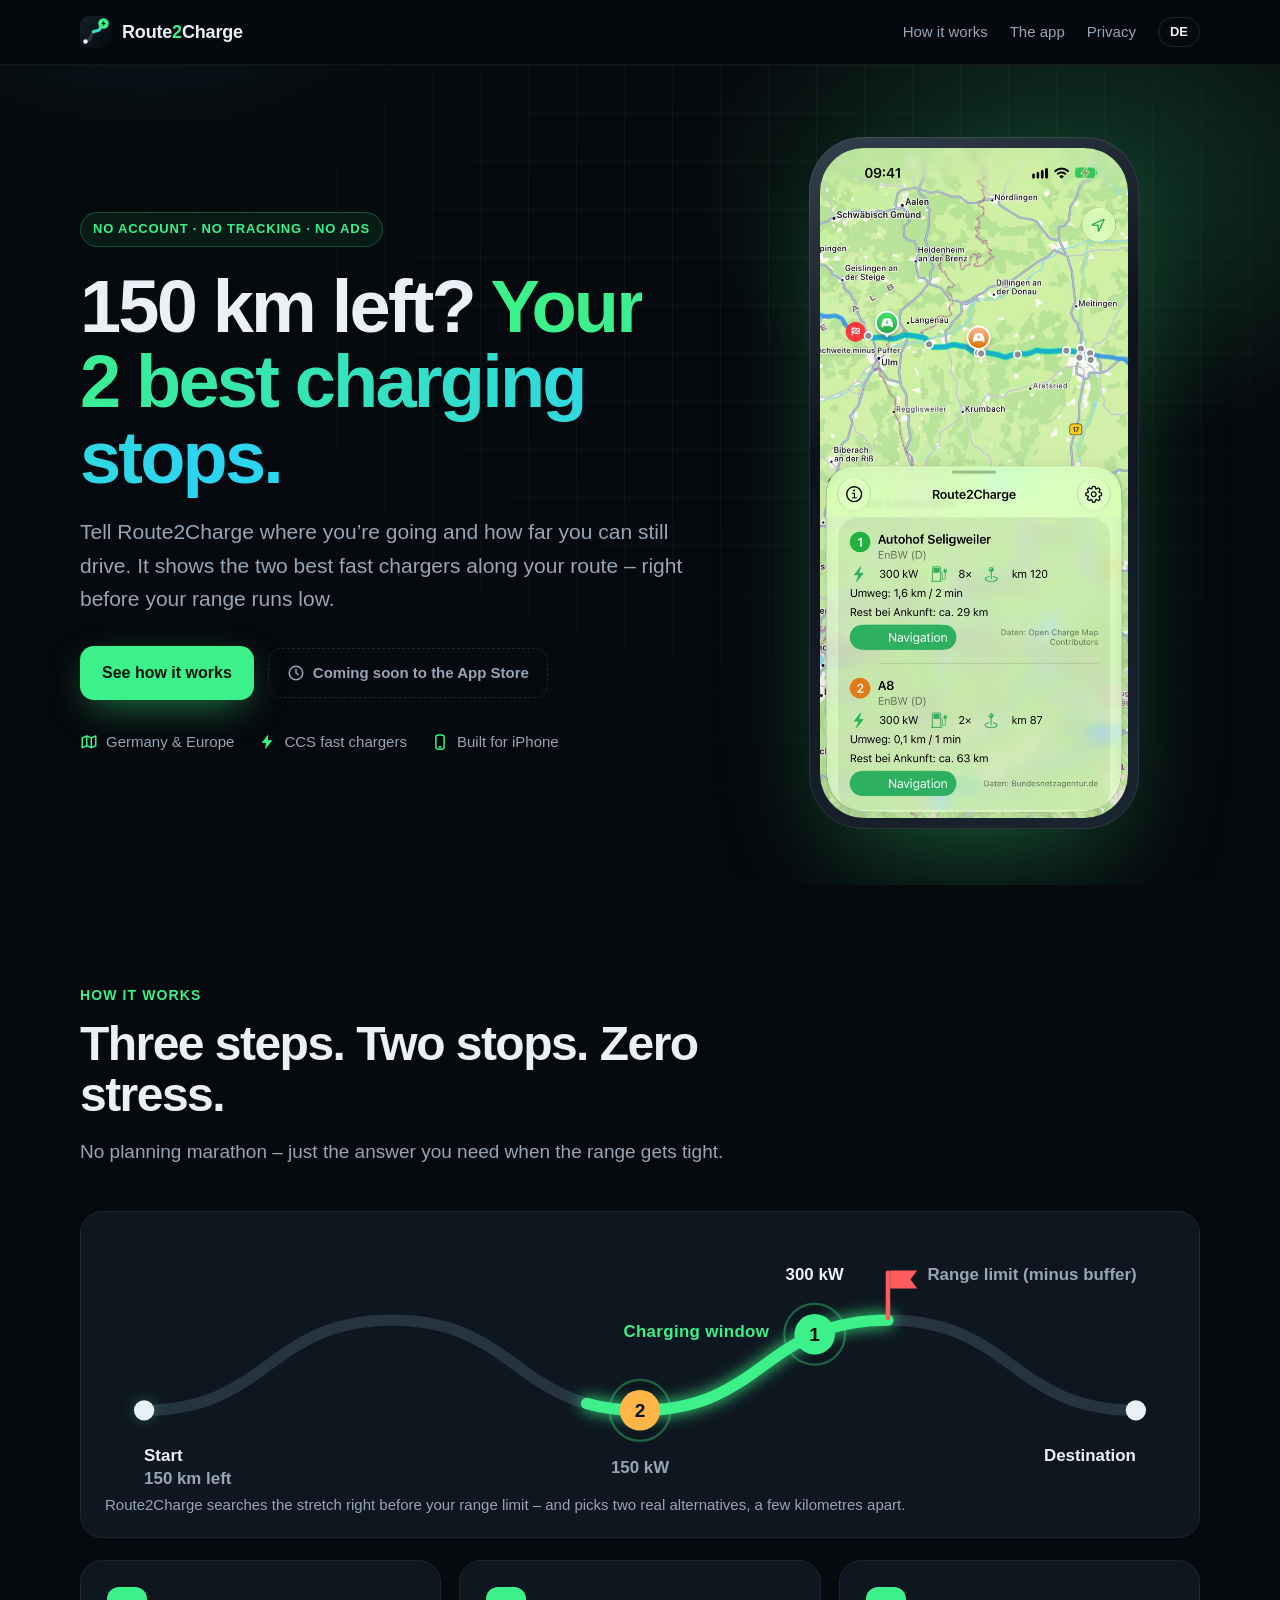
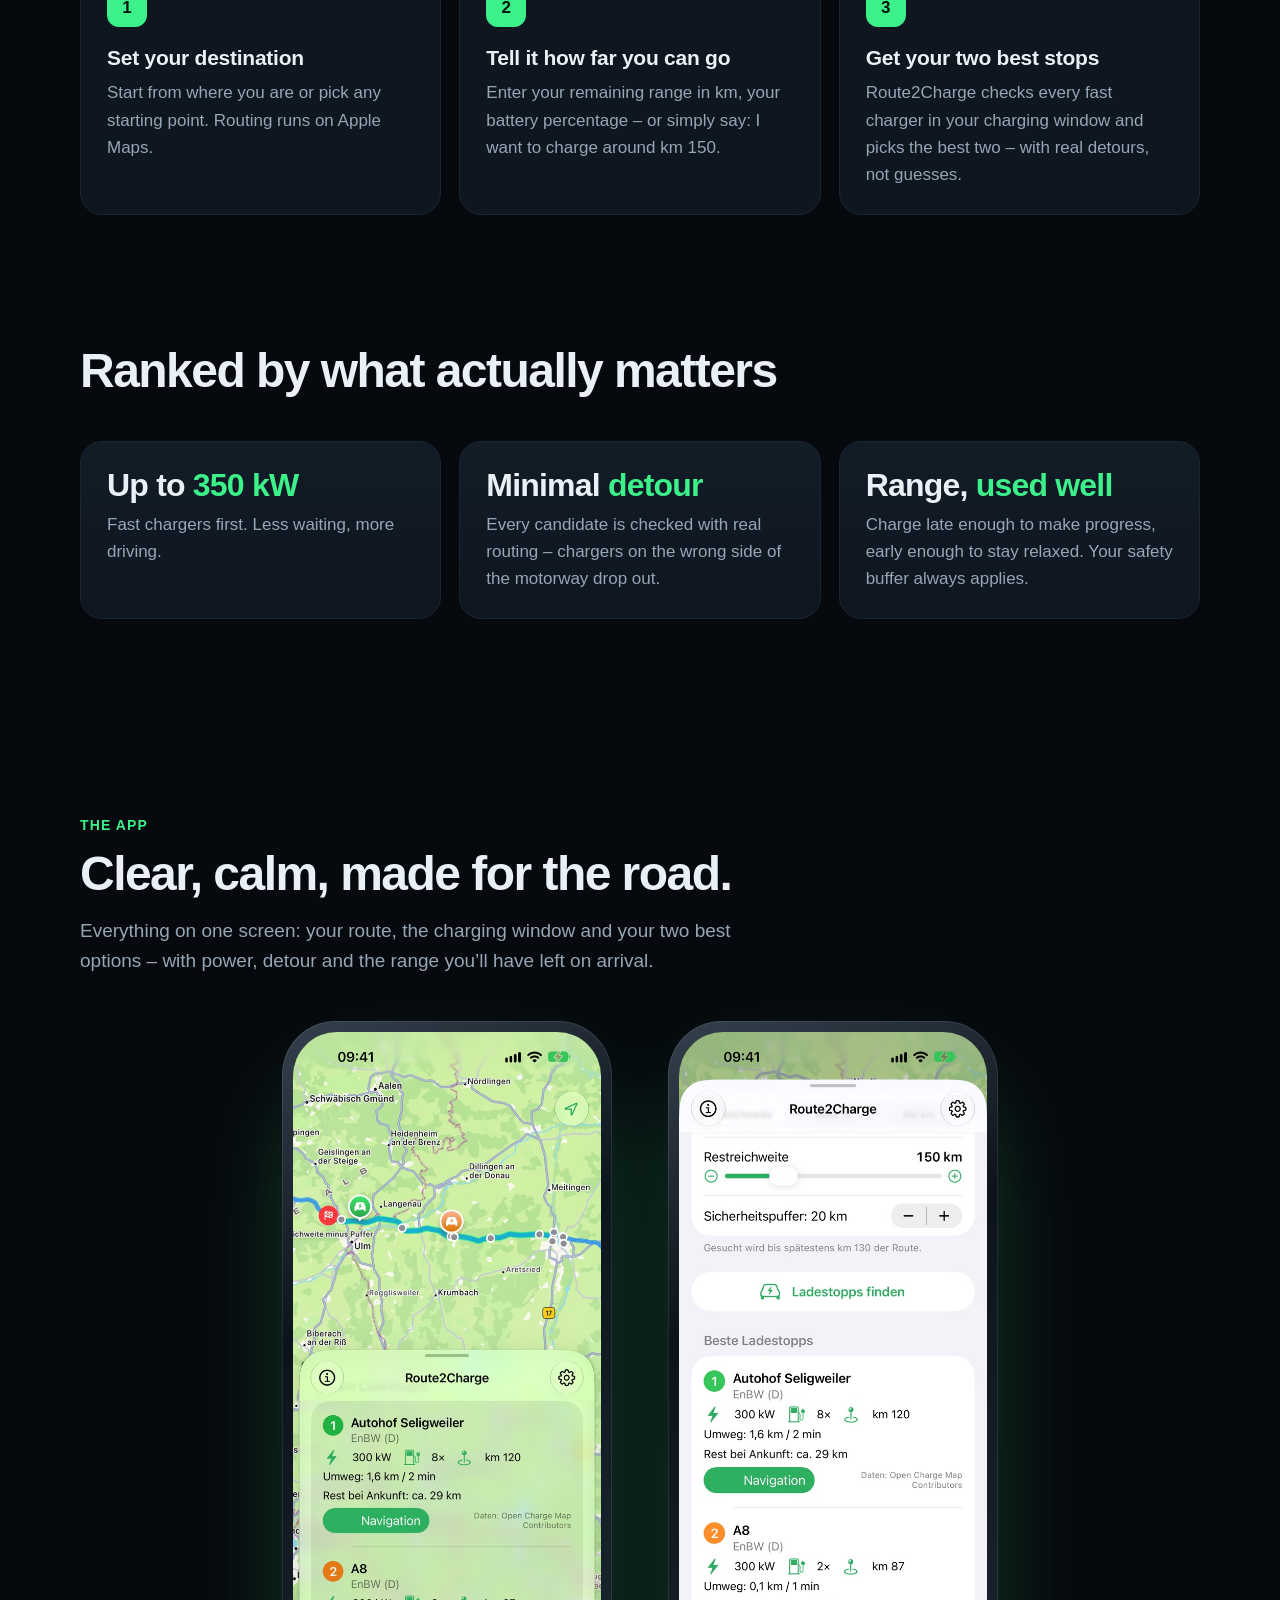
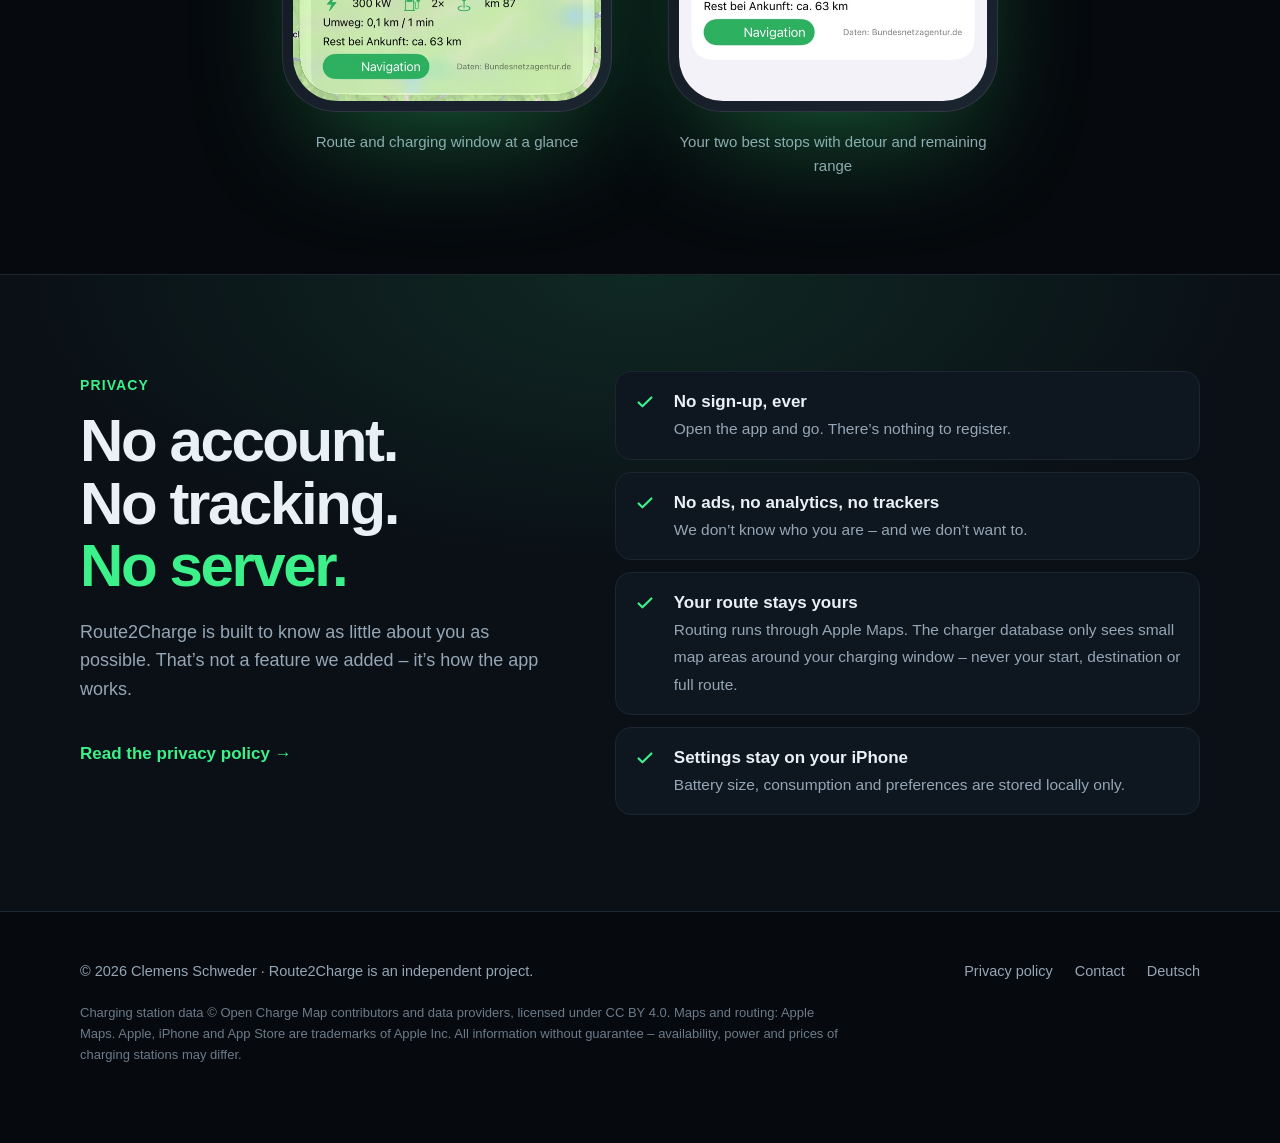
==== index.html @ 1ede8e58 "Website fuer Route2Charge (EN/DE) Statische Seite ohne JavaScript, Cookies und externe Dienste: Star" ====
<!doctype html>
<html lang="en">
<head>
<meta charset="utf-8">
<meta name="viewport" content="width=device-width, initial-scale=1, viewport-fit=cover">
<meta http-equiv="Content-Security-Policy" content="default-src 'self'; img-src 'self' data:; style-src 'self'; script-src 'none'; object-src 'none'; base-uri 'none'; form-action 'none'">
<meta name="referrer" content="no-referrer">
<title>Route2Charge – your 2 best charging stops</title>
<meta name="description" content="150 km left? Route2Charge shows the two best fast chargers along your route – right before your range runs low. No account, no tracking, no ads.">
<meta name="theme-color" content="#06090d">
<meta name="color-scheme" content="dark">
<link rel="canonical" href="https://route2charge.github.io/">
<link rel="alternate" hreflang="en" href="https://route2charge.github.io/">
<link rel="alternate" hreflang="de" href="https://route2charge.github.io/de/">
<link rel="alternate" hreflang="x-default" href="https://route2charge.github.io/">
<link rel="icon" href="assets/icon.svg" type="image/svg+xml">
<link rel="apple-touch-icon" href="assets/apple-touch-icon.png">
<link rel="stylesheet" href="assets/style.css">
<meta property="og:type" content="website">
<meta property="og:title" content="Route2Charge – your 2 best charging stops">
<meta property="og:description" content="150 km left? Route2Charge shows the two best fast chargers along your route – right before your range runs low. No account, no tracking, no ads.">
<meta property="og:url" content="https://route2charge.github.io/">
<meta property="og:image" content="https://route2charge.github.io/assets/og-en.png">
<meta name="twitter:card" content="summary_large_image">
</head>
<body>
<a class="skip" href="#main">Skip to content</a>
<header class="site-header">
  <div class="wrap">
    <a class="brand" href="index.html" aria-label="Route2Charge – Start">
      <img src="assets/icon.svg" alt="" width="32" height="32">
      <span>Route<b>2</b>Charge</span>
    </a>
    <nav class="nav" aria-label="Main">
      <a class="hide-sm" href="#how">How it works</a>
      <a class="hide-sm" href="#app">The app</a>
      <a class="hide-sm" href="#privacy">Privacy</a>
      <a class="lang" href="de/index.html" hreflang="de" lang="de" title="Deutsch">DE</a>
    </nav>
  </div>
</header>
<main id="main">
<section class="hero">
  <div class="wrap hero-grid">
    <div>
      <span class="eyebrow">No account · No tracking · No ads</span>
      <h1>150&nbsp;km left? <span class="glow">Your 2 best charging stops.</span></h1>
      <p class="lead">Tell Route2Charge where you’re going and how far you can still drive. It shows the two best fast chargers along your route – right before your range runs low.</p>
      <div class="cta-row">
        <a class="btn btn-primary" href="#how">See how it works</a>
        <span class="pill"><svg viewBox="0 0 24 24" aria-hidden="true"><circle cx="12" cy="12" r="9" fill="none" stroke="currentColor" stroke-width="2"/><path fill="none" stroke="currentColor" stroke-width="2" stroke-linecap="round" d="M12 7v5l3 2"/></svg>Coming soon to the App Store</span>
      </div>
      <ul class="facts">
<li><svg viewBox="0 0 24 24" aria-hidden="true"><path fill="none" stroke="currentColor" stroke-width="2" stroke-linejoin="round" d="M9 4 3 6.5v13L9 17l6 2.5 6-2.5v-13L15 6.5 9 4zm0 0v13m6-10.5v13"/></svg>Germany &amp; Europe</li>
<li><svg viewBox="0 0 24 24" aria-hidden="true"><path fill="currentColor" d="M13.5 2 4.8 13.2h5.9L9.6 22l9.6-12.4h-6.1z"/></svg>CCS fast chargers</li>
<li><svg viewBox="0 0 24 24" aria-hidden="true"><rect x="6.5" y="2.5" width="11" height="19" rx="3" fill="none" stroke="currentColor" stroke-width="2"/><path stroke="currentColor" stroke-width="2" stroke-linecap="round" d="M10.5 18.5h3"/></svg>Built for iPhone</li>
      </ul>
    </div>
    <div class="phone"><img src="assets/screens/route.jpg" alt="Route2Charge on iPhone: a route from Karlsfeld to Stuttgart with the charging window highlighted in green and two recommended chargers." width="1206" height="2622"></div>
  </div>
</section>

<section id="how">
  <div class="wrap">
    <div class="section-head">
      <span class="kicker">How it works</span>
      <h2>Three steps. Two stops. Zero stress.</h2>
      <p>No planning marathon – just the answer you need when the range gets tight.</p>
    </div>
    <div class="route-card">
      <svg class="route-svg" viewBox="0 0 960 230" role="img" aria-labelledby="rt rd">
  <title id="rt">How Route2Charge picks your stops</title>
  <desc id="rd">A route from start to destination. Shortly before the range limit, a green charging window is highlighted, containing recommendation 1 and recommendation 2.</desc>
  <defs>
    <filter id="glow" x="-10%" y="-60%" width="120%" height="220%">
      <feGaussianBlur stdDeviation="7" result="b"/>
      <feMerge><feMergeNode in="b"/><feMergeNode in="SourceGraphic"/></feMerge>
    </filter>
  </defs>
  <path class="r-base" d="M40 160 C150 160 150 80 260 80 C370 80 370 160 480 160 C590 160 590 80 700 80 C810 80 810 160 920 160" fill="none" stroke-width="10" stroke-linecap="round"/>
  <path class="r-window" d="M40 160 C150 160 150 80 260 80 C370 80 370 160 480 160 C590 160 590 80 700 80 C810 80 810 160 920 160" pathLength="100" stroke-dasharray="0 45 30 100" fill="none" stroke-width="10" stroke-linecap="round" filter="url(#glow)"/>
  <text class="r-text-accent r-sm-hide" x="530" y="95" text-anchor="middle">Charging window</text>

  <circle class="r-dot" cx="40" cy="160" r="9"/>
  <text class="r-text-strong" x="40" y="205" text-anchor="start">Start</text>
  <text class="r-text r-sm-hide" x="40" y="225" text-anchor="start">150 km left</text>

  <g transform="translate(480 160)">
    <circle class="r-ring" r="27"/>
    <circle class="r-m2" r="18"/>
    <text class="r-num" y="6" text-anchor="middle">2</text>
  </g>
  <text class="r-text" x="480" y="216" text-anchor="middle">150 kW</text>

  <g transform="translate(635 92.5)">
    <circle class="r-ring" r="27"/>
    <circle class="r-m1" r="18"/>
    <text class="r-num" y="6" text-anchor="middle">1</text>
  </g>
  <text class="r-text-strong" x="635" y="44" text-anchor="middle">300 kW</text>

  <g transform="translate(700 80)">
    <rect class="r-flag" x="-2" y="-44" width="4" height="44" rx="2"/>
    <path class="r-flag" d="M2 -44 h24 l-6 8 6 8 h-24 z"/>
  </g>
  <text class="r-text r-sm-hide" x="735" y="44" text-anchor="start">Range limit (minus buffer)</text>

  <g transform="translate(920 160)">
    <circle class="r-dot" r="9"/>
  </g>
  <text class="r-text-strong" x="920" y="205" text-anchor="end">Destination</text>
</svg>
      <p class="route-caption">Route2Charge searches the stretch right before your range limit – and picks two real alternatives, a few kilometres apart.</p>
    </div>
    <div class="steps">
<article class="card"><div class="step-num">1</div><h3>Set your destination</h3><p>Start from where you are or pick any starting point. Routing runs on Apple Maps.</p></article>
<article class="card"><div class="step-num">2</div><h3>Tell it how far you can go</h3><p>Enter your remaining range in km, your battery percentage – or simply say: I want to charge around km 150.</p></article>
<article class="card"><div class="step-num">3</div><h3>Get your two best stops</h3><p>Route2Charge checks every fast charger in your charging window and picks the best two – with real detours, not guesses.</p></article>
    </div>
  </div>
</section>

<section class="criteria-section" aria-labelledby="crit">
  <div class="wrap">
    <div class="section-head"><h2 id="crit">Ranked by what actually matters</h2></div>
    <div class="criteria">
<article class="card"><div class="big">Up to <span>350&nbsp;kW</span></div><p>Fast chargers first. Less waiting, more driving.</p></article>
<article class="card"><div class="big">Minimal <span>detour</span></div><p>Every candidate is checked with real routing – chargers on the wrong side of the motorway drop out.</p></article>
<article class="card"><div class="big">Range, <span>used well</span></div><p>Charge late enough to make progress, early enough to stay relaxed. Your safety buffer always applies.</p></article>
    </div>
  </div>
</section>

<section id="app">
  <div class="wrap">
    <div class="section-head">
      <span class="kicker">The app</span>
      <h2>Clear, calm, made for the road.</h2>
      <p>Everything on one screen: your route, the charging window and your two best options – with power, detour and the range you’ll have left on arrival.</p>
    </div>
    <div class="screens">
<figure><div class="phone"><img src="assets/screens/route.jpg" alt="The map shows the route, the green charging window and both recommended chargers." width="1206" height="2622" loading="lazy"></div><figcaption>Route and charging window at a glance</figcaption></figure>
<figure><div class="phone"><img src="assets/screens/stops.jpg" alt="List of the two recommended chargers with power, number of charge points, detour and remaining range." width="1206" height="2622" loading="lazy"></div><figcaption>Your two best stops with detour and remaining range</figcaption></figure>
    </div>
  </div>
</section>

<section id="privacy" class="privacy-band">
  <div class="wrap privacy-grid">
    <div>
      <span class="kicker">Privacy</span>
      <p class="claim"><span>No account.</span><span>No tracking.</span><span>No server.</span></p>
      <p>Route2Charge is built to know as little about you as possible. That’s not a feature we added – it’s how the app works.</p>
      <a class="more" href="privacy.html">Read the privacy policy →</a>
    </div>
    <ul class="checklist">
<li><svg viewBox="0 0 24 24" aria-hidden="true"><path fill="none" stroke="currentColor" stroke-width="2.4" stroke-linecap="round" stroke-linejoin="round" d="M5 12.5l4.2 4.2L19 7"/></svg><div><strong>No sign-up, ever</strong><span>Open the app and go. There’s nothing to register.</span></div></li>
<li><svg viewBox="0 0 24 24" aria-hidden="true"><path fill="none" stroke="currentColor" stroke-width="2.4" stroke-linecap="round" stroke-linejoin="round" d="M5 12.5l4.2 4.2L19 7"/></svg><div><strong>No ads, no analytics, no trackers</strong><span>We don’t know who you are – and we don’t want to.</span></div></li>
<li><svg viewBox="0 0 24 24" aria-hidden="true"><path fill="none" stroke="currentColor" stroke-width="2.4" stroke-linecap="round" stroke-linejoin="round" d="M5 12.5l4.2 4.2L19 7"/></svg><div><strong>Your route stays yours</strong><span>Routing runs through Apple Maps. The charger database only sees small map areas around your charging window – never your start, destination or full route.</span></div></li>
<li><svg viewBox="0 0 24 24" aria-hidden="true"><path fill="none" stroke="currentColor" stroke-width="2.4" stroke-linecap="round" stroke-linejoin="round" d="M5 12.5l4.2 4.2L19 7"/></svg><div><strong>Settings stay on your iPhone</strong><span>Battery size, consumption and preferences are stored locally only.</span></div></li>
    </ul>
  </div>
</section>
</main>
<footer class="site-footer">
  <div class="wrap">
    <div class="footer-top">
      <span>© 2026 Clemens Schweder · Route2Charge is an independent project.</span>
      <nav class="footer-links" aria-label="Footer">
        <a href="privacy.html">Privacy policy</a>
        <a href="mailto:route2charge@proton.me">Contact</a>
        <a href="de/index.html" hreflang="de">Deutsch</a>
      </nav>
    </div>
    <p class="credits">Charging station data © Open Charge Map contributors and data providers, licensed under CC BY 4.0. Maps and routing: Apple Maps. Apple, iPhone and App Store are trademarks of Apple Inc. All information without guarantee – availability, power and prices of charging stations may differ.</p>
  </div>
</footer>
</body>
</html>
---- assets/style.css ----
/* Route2Charge – Website
   Bewusst schlicht: nur HTML + CSS, kein JavaScript, keine Cookies,
   keine externen Schriften oder Dienste. */

:root {
  --bg: #06090d;
  --bg-2: #0a1016;
  --card: #0e161f;
  --card-2: #121c27;
  --line: #1b2632;
  --text: #e9f1f7;
  --muted: #95a6b6;
  --faint: #6b7b8a;
  --accent: #3cf08a;
  --accent-2: #2dd4f0;
  --accent-ink: #03140a;
  --second: #ffb547;
  --danger: #ff5d5d;
  --radius: 22px;
  --max: 1120px;
  --font: -apple-system, BlinkMacSystemFont, "SF Pro Display", "SF Pro Text", "Segoe UI", Roboto, "Helvetica Neue", Arial, sans-serif;
}

* { box-sizing: border-box; }
html { -webkit-text-size-adjust: 100%; scroll-behavior: smooth; }
@media (prefers-reduced-motion: reduce) { html { scroll-behavior: auto; } }

body {
  margin: 0;
  background: var(--bg);
  color: var(--text);
  font-family: var(--font);
  font-size: 17px;
  line-height: 1.6;
  -webkit-font-smoothing: antialiased;
  text-rendering: optimizeLegibility;
}

img { max-width: 100%; height: auto; display: block; }
a { color: var(--accent); text-decoration: none; }
a:hover { text-decoration: underline; text-underline-offset: 3px; }
a:focus-visible { outline: 2px solid var(--accent); outline-offset: 3px; border-radius: 6px; }

.wrap { width: min(100% - 32px, var(--max)); margin-inline: auto; }
.skip { position: absolute; left: -999px; top: 8px; }
.skip:focus { left: 16px; z-index: 20; background: var(--accent); color: var(--accent-ink); padding: 8px 14px; border-radius: 10px; }

/* ---------- Header ---------- */
.site-header {
  position: sticky; top: 0; z-index: 10;
  background: rgba(6, 9, 13, .74);
  -webkit-backdrop-filter: saturate(160%) blur(14px);
  backdrop-filter: saturate(160%) blur(14px);
  border-bottom: 1px solid rgba(255, 255, 255, .06);
}
.site-header .wrap { display: flex; align-items: center; justify-content: space-between; height: 64px; gap: 16px; }
.brand { display: flex; align-items: center; gap: 10px; color: var(--text); font-weight: 750; font-size: 18px; letter-spacing: -.01em; }
.brand:hover { text-decoration: none; }
.brand img { width: 32px; height: 32px; border-radius: 9px; }
.brand b { color: var(--accent); font-weight: 850; }
.nav { display: flex; align-items: center; gap: 22px; font-size: 15px; }
.nav a { color: var(--muted); }
.nav a:hover { color: var(--text); text-decoration: none; }
.nav .lang { border: 1px solid var(--line); padding: 4px 11px; border-radius: 999px; color: var(--text); font-weight: 650; font-size: 13px; }
.nav .lang:hover { border-color: var(--accent); }
@media (max-width: 720px) { .nav .hide-sm { display: none; } }

/* ---------- Hero ---------- */
.hero { position: relative; overflow: hidden; padding: 72px 0 56px; isolation: isolate; }
.hero::before {
  content: ""; position: absolute; inset: -30% -10% -10% -10%; z-index: -2;
  background:
    radial-gradient(620px 420px at 78% 32%, rgba(60, 240, 138, .20), transparent 62%),
    radial-gradient(520px 380px at 18% 8%, rgba(45, 212, 240, .13), transparent 62%);
}
.hero::after {
  content: ""; position: absolute; inset: 0; z-index: -1;
  background-image:
    linear-gradient(rgba(255, 255, 255, .035) 1px, transparent 1px),
    linear-gradient(90deg, rgba(255, 255, 255, .035) 1px, transparent 1px);
  background-size: 48px 48px;
  -webkit-mask-image: radial-gradient(ellipse at 60% 30%, #000 25%, transparent 72%);
  mask-image: radial-gradient(ellipse at 60% 30%, #000 25%, transparent 72%);
}
.hero-grid { display: grid; grid-template-columns: 1.15fr .85fr; gap: 56px; align-items: center; }
@media (max-width: 900px) { .hero-grid { grid-template-columns: 1fr; gap: 48px; } }

.eyebrow {
  display: inline-flex; align-items: center; gap: 8px;
  font-size: 13px; font-weight: 650; letter-spacing: .06em; text-transform: uppercase;
  color: var(--accent); background: rgba(60, 240, 138, .08);
  border: 1px solid rgba(60, 240, 138, .25); padding: 6px 12px; border-radius: 999px;
}
h1 { font-size: clamp(42px, 6.4vw, 74px); line-height: 1.02; letter-spacing: -.038em; margin: 22px 0 20px; font-weight: 850; }
.glow {
  background: linear-gradient(92deg, var(--accent) 10%, var(--accent-2) 90%);
  -webkit-background-clip: text; background-clip: text; color: transparent;
}
.lead { font-size: clamp(18px, 2vw, 21px); color: var(--muted); max-width: 33em; margin: 0 0 30px; }
.cta-row { display: flex; flex-wrap: wrap; gap: 14px; align-items: center; }
.btn { display: inline-flex; align-items: center; gap: 10px; padding: 14px 22px; border-radius: 14px; font-weight: 700; font-size: 16px; }
.btn:hover { text-decoration: none; }
.btn-primary { background: var(--accent); color: var(--accent-ink); box-shadow: 0 12px 40px -12px rgba(60, 240, 138, .65); }
.btn-primary:hover { filter: brightness(1.06); }
.pill { display: inline-flex; align-items: center; gap: 8px; padding: 12px 18px; border-radius: 14px; border: 1px dashed var(--line); color: var(--muted); font-size: 15px; font-weight: 600; }
.pill svg { width: 18px; height: 18px; }
.facts { display: flex; flex-wrap: wrap; gap: 10px 24px; margin: 30px 0 0; padding: 0; list-style: none; color: var(--muted); font-size: 15px; }
.facts li { display: flex; align-items: center; gap: 8px; }
.facts svg { width: 18px; height: 18px; color: var(--accent); flex: none; }

/* ---------- Phone frame ---------- */
.phone {
  position: relative; width: min(100%, 330px); margin-inline: auto;
  border-radius: 54px; padding: 11px;
  background: linear-gradient(155deg, #34404d, #0d131a 38%, #1b2530 100%);
  box-shadow: 0 50px 120px -36px rgba(60, 240, 138, .38), 0 0 0 1px rgba(255, 255, 255, .09) inset;
}
.phone img { border-radius: 44px; width: 100%; background: #0b1117; }

/* ---------- Sections ---------- */
section { padding: 96px 0; }
.section-head { max-width: 700px; margin-bottom: 44px; }
.kicker { color: var(--accent); font-weight: 700; font-size: 14px; letter-spacing: .08em; text-transform: uppercase; }
h2 { font-size: clamp(32px, 4.2vw, 48px); line-height: 1.07; letter-spacing: -.032em; margin: 10px 0 16px; font-weight: 820; }
.section-head p { color: var(--muted); font-size: 19px; margin: 0; }

/* Route illustration */
.route-card { background: var(--card); border: 1px solid var(--line); border-radius: var(--radius); padding: 18px 18px 10px; margin-bottom: 22px; overflow: hidden; }
.route-svg { width: 100%; height: auto; display: block; }
.route-caption { color: var(--muted); font-size: 15px; margin: 4px 6px 10px; }
.r-base { stroke: #263442; }
.r-window { stroke: var(--accent); }
.r-text { fill: var(--muted); font: 600 15px var(--font); }
.r-text-strong { fill: var(--text); font: 700 15px var(--font); }
.r-text-accent { fill: var(--accent); font: 700 15px var(--font); letter-spacing: .02em; }
.r-num { fill: var(--accent-ink); font: 800 17px var(--font); }
.r-m1 { fill: var(--accent); }
.r-m2 { fill: var(--second); }
.r-flag { fill: var(--danger); }
.r-dot { fill: var(--text); }
.r-ring { fill: none; stroke: rgba(60, 240, 138, .35); stroke-width: 2; }
@media (max-width: 640px) {
  .r-text, .r-text-strong { font-size: 30px; }
  .r-sm-hide { display: none; }
  .route-card { padding: 14px 12px 6px; }
}

/* Steps */
.steps { display: grid; grid-template-columns: repeat(3, 1fr); gap: 18px; }
@media (max-width: 860px) { .steps { grid-template-columns: 1fr; } }
.card { background: var(--card); border: 1px solid var(--line); border-radius: var(--radius); padding: 26px; }
.step-num { width: 40px; height: 40px; border-radius: 12px; display: grid; place-items: center; font-weight: 850; color: var(--accent-ink); background: var(--accent); margin-bottom: 18px; }
.card h3 { margin: 0 0 8px; font-size: 21px; letter-spacing: -.012em; line-height: 1.25; }
.card p { margin: 0; color: var(--muted); }

/* Criteria */
.criteria-section { padding-top: 24px; }
.criteria { display: grid; grid-template-columns: repeat(3, 1fr); gap: 18px; margin-top: 18px; }
@media (max-width: 860px) { .criteria { grid-template-columns: 1fr; } }
.criteria .card { background: linear-gradient(180deg, var(--card-2), var(--card)); }
.big { font-size: 32px; font-weight: 850; letter-spacing: -.025em; line-height: 1.1; margin-bottom: 8px; }
.big span { color: var(--accent); }

/* Screens */
.screens { display: grid; grid-template-columns: repeat(2, minmax(0, 330px)); gap: 56px; justify-content: center; }
@media (max-width: 760px) { .screens { grid-template-columns: minmax(0, 310px); gap: 48px; } }
figure { margin: 0; }
figcaption { text-align: center; color: var(--muted); margin-top: 18px; font-size: 15px; }

/* Privacy band */
.privacy-band {
  background: radial-gradient(900px 420px at 50% 0%, rgba(60, 240, 138, .11), transparent 70%), var(--bg-2);
  border-top: 1px solid var(--line); border-bottom: 1px solid var(--line);
}
.privacy-grid { display: grid; grid-template-columns: .9fr 1.1fr; gap: 56px; align-items: start; }
@media (max-width: 860px) { .privacy-grid { grid-template-columns: 1fr; gap: 32px; } }
.privacy-grid .claim { color: var(--text); font-size: clamp(38px, 5vw, 60px); font-weight: 850; letter-spacing: -.04em; line-height: 1.04; margin: 12px 0 20px; }
.privacy-grid .claim span { display: block; }
.privacy-grid .claim span:last-child { color: var(--accent); }
.privacy-grid p { color: var(--muted); font-size: 18px; }
.checklist { list-style: none; padding: 0; margin: 0; display: grid; gap: 12px; }
.checklist li { display: grid; grid-template-columns: 26px 1fr; gap: 14px; background: var(--card); border: 1px solid var(--line); border-radius: 16px; padding: 16px 18px; }
.checklist svg { width: 22px; height: 22px; color: var(--accent); margin-top: 3px; }
.checklist strong { display: block; font-size: 17px; }
.checklist span { color: var(--muted); font-size: 15.5px; }
.more { display: inline-block; margin-top: 18px; font-weight: 650; }

/* Footer */
.site-footer { padding: 48px 0 64px; color: var(--muted); font-size: 14.5px; }
.footer-top { display: flex; flex-wrap: wrap; gap: 14px 32px; justify-content: space-between; align-items: center; }
.footer-links { display: flex; flex-wrap: wrap; gap: 8px 22px; }
.footer-links a { color: var(--muted); }
.footer-links a:hover { color: var(--text); }
.credits { margin-top: 20px; font-size: 13px; color: var(--faint); max-width: 760px; }

/* Legal pages */
.legal { padding: 64px 0 88px; }
.legal .wrap { max-width: 760px; }
.legal h1 { font-size: clamp(36px, 5vw, 52px); margin-top: 8px; }
.legal h2 { font-size: 24px; margin: 44px 0 10px; letter-spacing: -.015em; }
.legal h3 { font-size: 18px; margin: 26px 0 6px; }
.legal p, .legal li { color: #c7d3dd; }
.legal ul { padding-left: 22px; }
.legal .meta { color: var(--muted); }
.summary { background: var(--card); border: 1px solid var(--line); border-left: 3px solid var(--accent); border-radius: 0 16px 16px 0; padding: 16px 20px; }
.summary p { margin: 0; }

/* 404 */
.notfound { padding: 120px 0; text-align: center; }
.notfound h1 { font-size: clamp(40px, 6vw, 64px); }
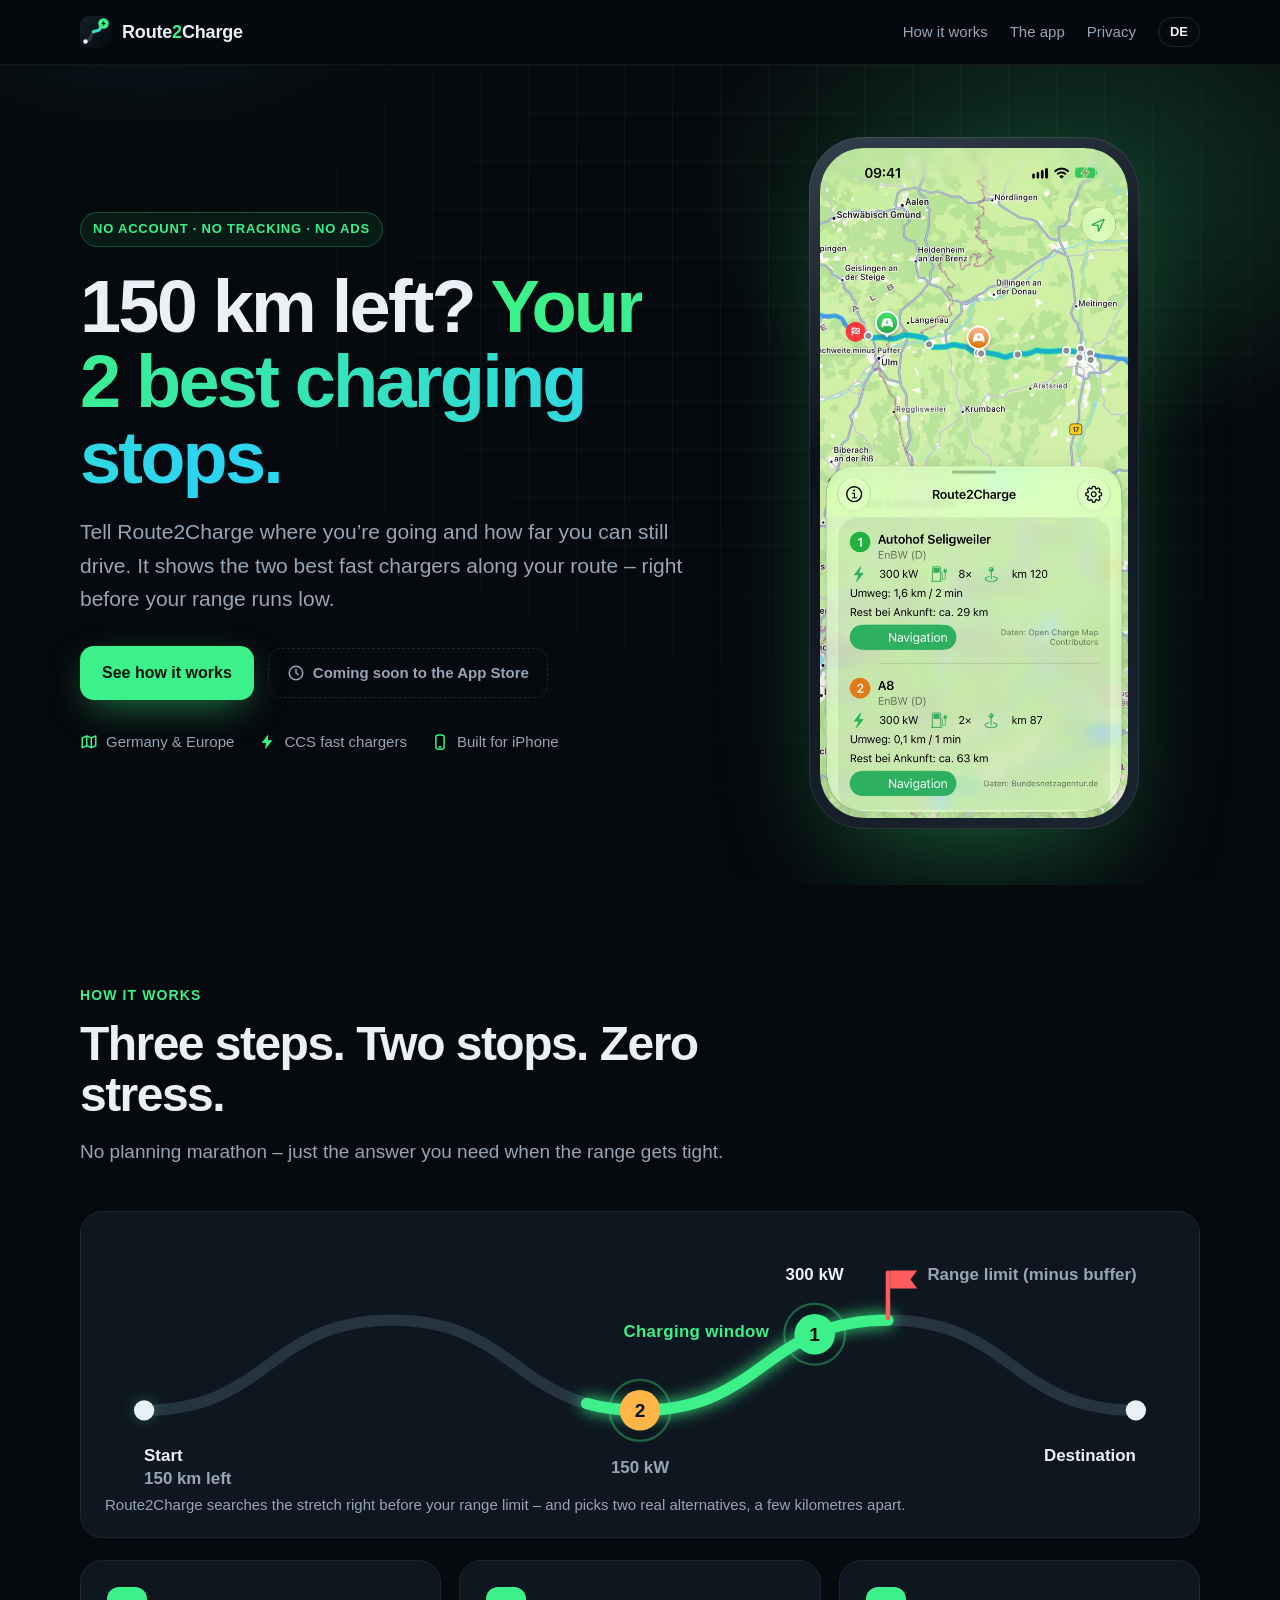
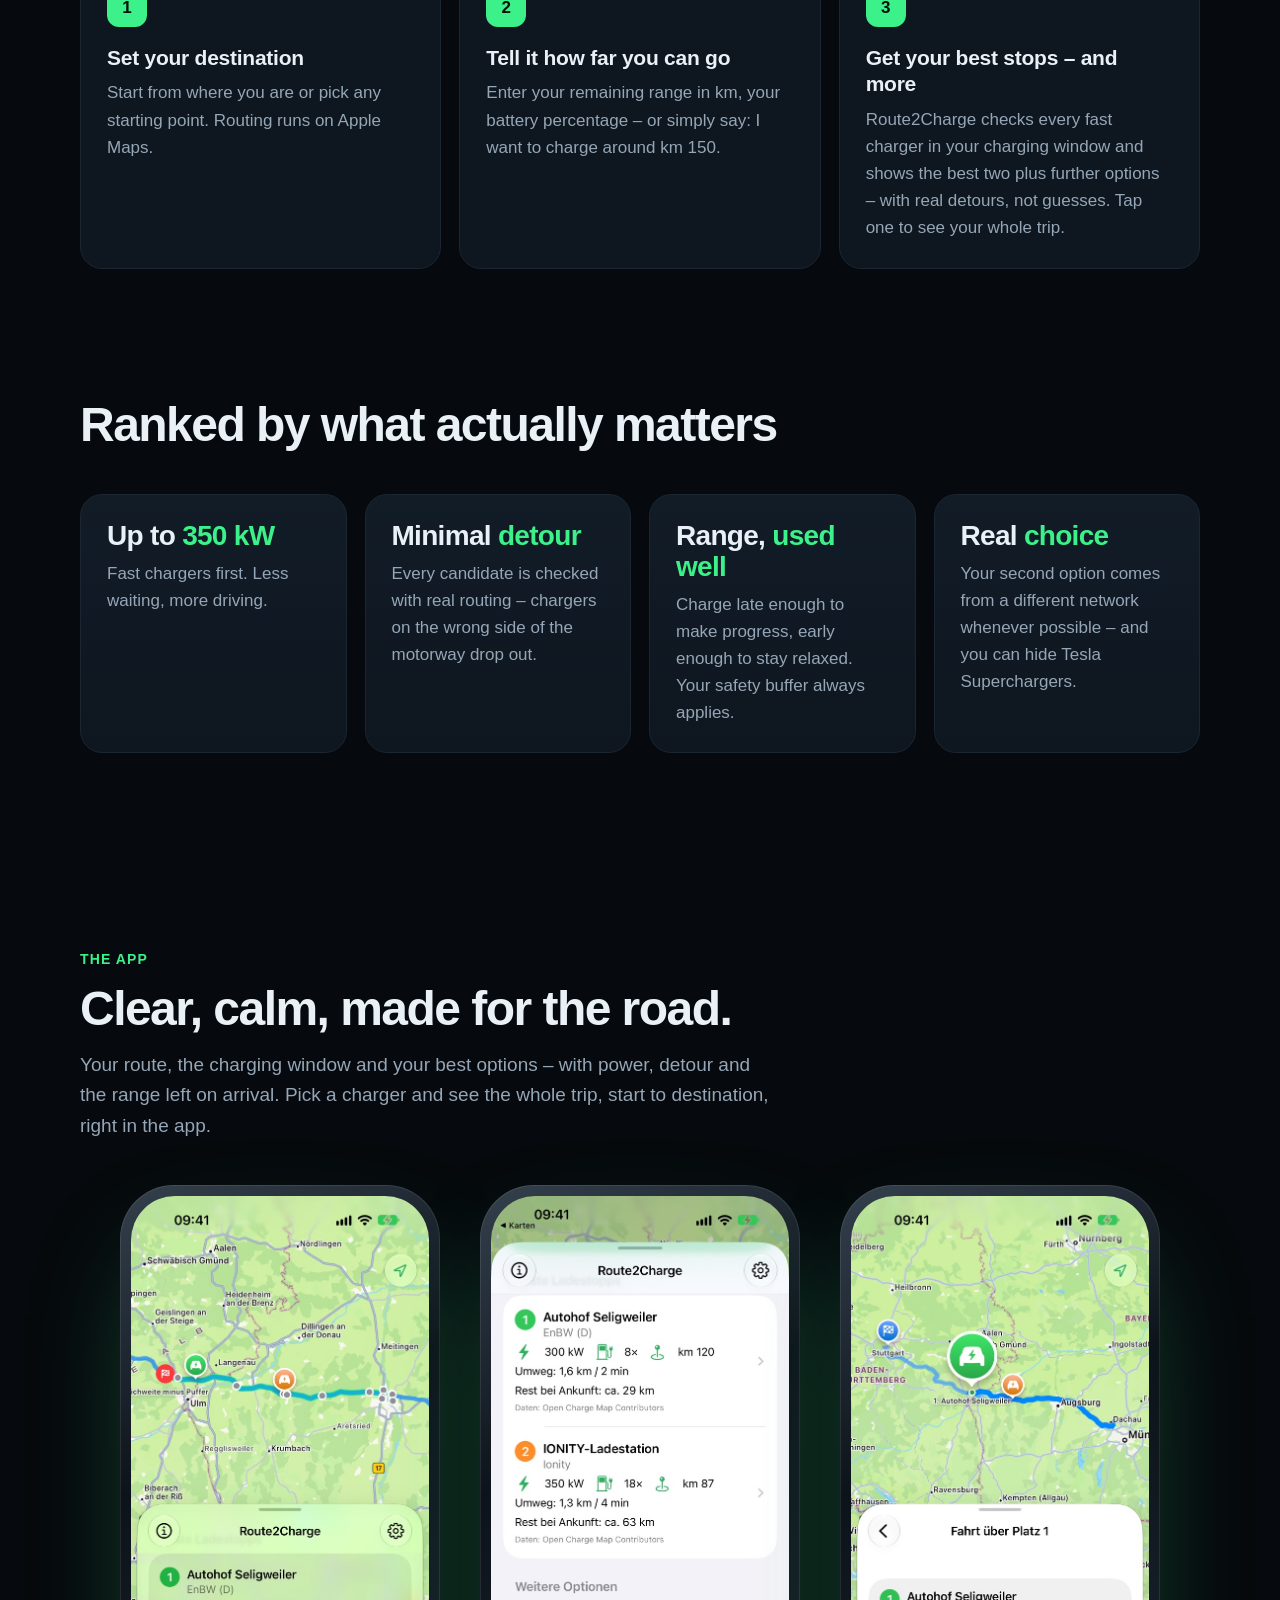
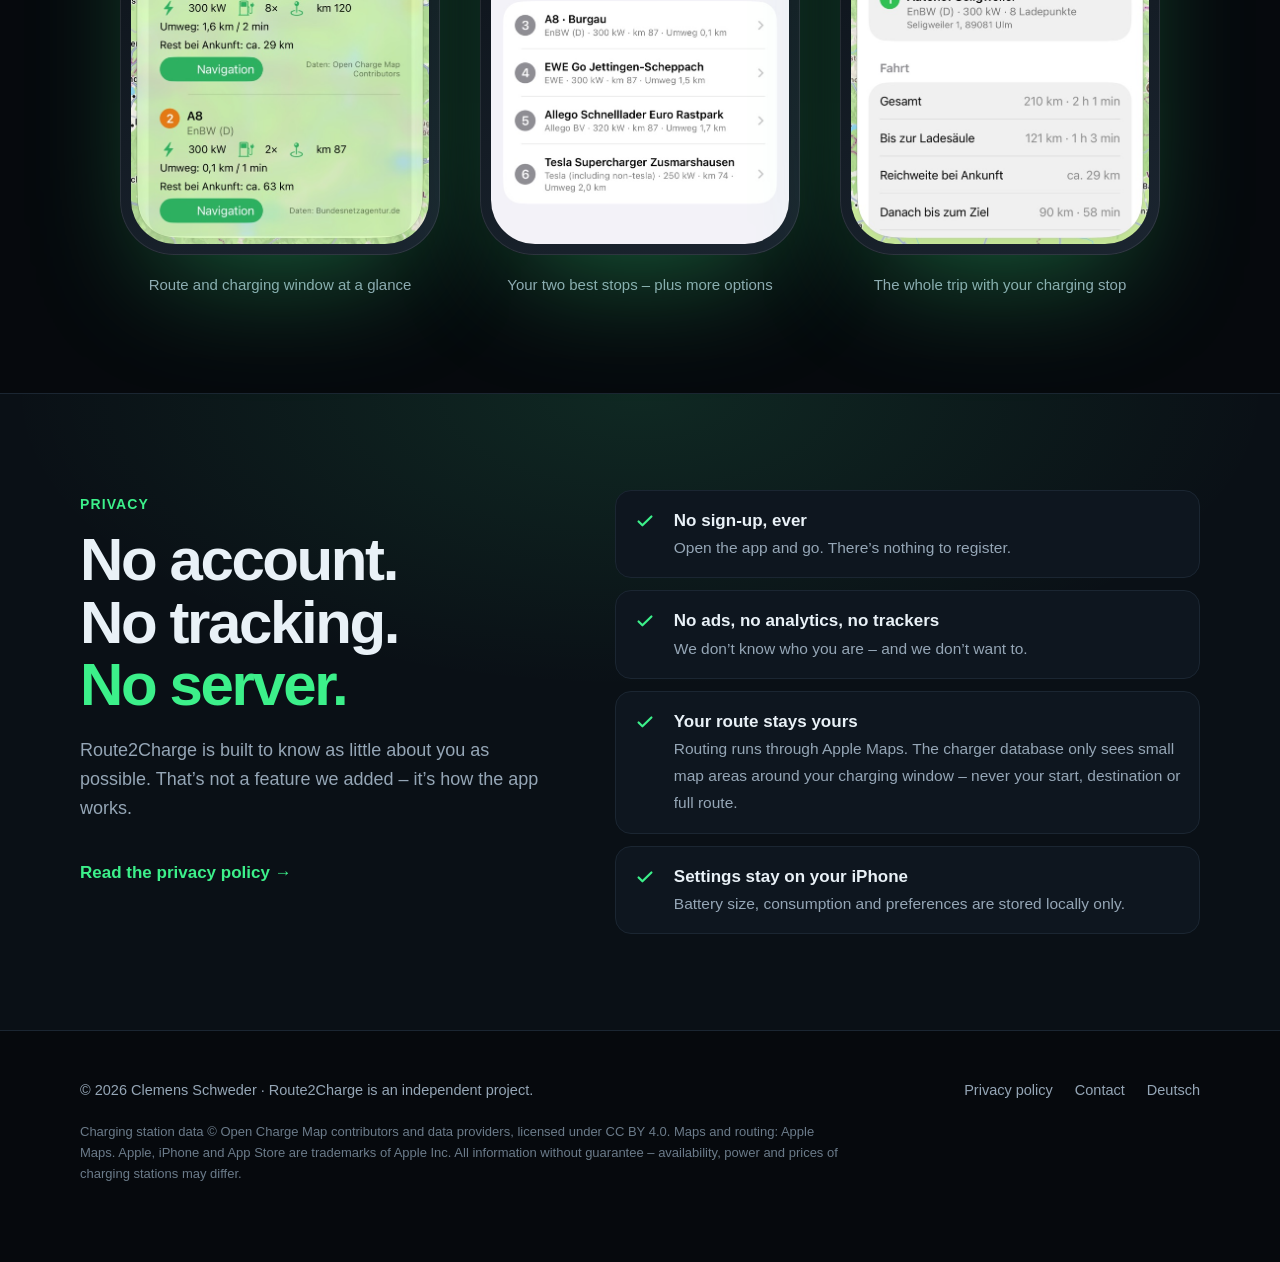
==== commit c5ec9f22: "Website: neue App-Funktionen und drei Screenshots Schritt 3 und vierte Karte "Echte Auswahl" ergaenz" ====
--- a/index.html
+++ b/index.html
@@ -115,7 +115,7 @@
     <div class="steps">
 <article class="card"><div class="step-num">1</div><h3>Set your destination</h3><p>Start from where you are or pick any starting point. Routing runs on Apple Maps.</p></article>
 <article class="card"><div class="step-num">2</div><h3>Tell it how far you can go</h3><p>Enter your remaining range in km, your battery percentage – or simply say: I want to charge around km 150.</p></article>
-<article class="card"><div class="step-num">3</div><h3>Get your two best stops</h3><p>Route2Charge checks every fast charger in your charging window and picks the best two – with real detours, not guesses.</p></article>
+<article class="card"><div class="step-num">3</div><h3>Get your best stops – and more</h3><p>Route2Charge checks every fast charger in your charging window and shows the best two plus further options – with real detours, not guesses. Tap one to see your whole trip.</p></article>
     </div>
   </div>
 </section>
@@ -127,6 +127,7 @@
 <article class="card"><div class="big">Up to <span>350&nbsp;kW</span></div><p>Fast chargers first. Less waiting, more driving.</p></article>
 <article class="card"><div class="big">Minimal <span>detour</span></div><p>Every candidate is checked with real routing – chargers on the wrong side of the motorway drop out.</p></article>
 <article class="card"><div class="big">Range, <span>used well</span></div><p>Charge late enough to make progress, early enough to stay relaxed. Your safety buffer always applies.</p></article>
+<article class="card"><div class="big">Real <span>choice</span></div><p>Your second option comes from a different network whenever possible – and you can hide Tesla Superchargers.</p></article>
     </div>
   </div>
 </section>
@@ -136,11 +137,12 @@
     <div class="section-head">
       <span class="kicker">The app</span>
       <h2>Clear, calm, made for the road.</h2>
-      <p>Everything on one screen: your route, the charging window and your two best options – with power, detour and the range you’ll have left on arrival.</p>
+      <p>Your route, the charging window and your best options – with power, detour and the range left on arrival. Pick a charger and see the whole trip, start to destination, right in the app.</p>
     </div>
     <div class="screens">
 <figure><div class="phone"><img src="assets/screens/route.jpg" alt="The map shows the route, the green charging window and both recommended chargers." width="1206" height="2622" loading="lazy"></div><figcaption>Route and charging window at a glance</figcaption></figure>
-<figure><div class="phone"><img src="assets/screens/stops.jpg" alt="List of the two recommended chargers with power, number of charge points, detour and remaining range." width="1206" height="2622" loading="lazy"></div><figcaption>Your two best stops with detour and remaining range</figcaption></figure>
+<figure><div class="phone"><img src="assets/screens/stops.jpg" alt="List of the two recommended chargers with power, charge points, detour and remaining range, followed by further options from other networks." width="1206" height="2622" loading="lazy"></div><figcaption>Your two best stops – plus more options</figcaption></figure>
+<figure><div class="phone"><img src="assets/screens/trip.jpg" alt="Map of the full trip from start via the charging station to the destination, with total distance, driving time and range on arrival." width="1206" height="2622" loading="lazy"></div><figcaption>The whole trip with your charging stop</figcaption></figure>
     </div>
   </div>
 </section>
--- a/assets/style.css
+++ b/assets/style.css
@@ -155,15 +155,17 @@
 
 /* Criteria */
 .criteria-section { padding-top: 24px; }
-.criteria { display: grid; grid-template-columns: repeat(3, 1fr); gap: 18px; margin-top: 18px; }
-@media (max-width: 860px) { .criteria { grid-template-columns: 1fr; } }
+.criteria { display: grid; grid-template-columns: repeat(4, 1fr); gap: 18px; margin-top: 18px; }
+@media (max-width: 1060px) { .criteria { grid-template-columns: repeat(2, 1fr); } }
+@media (max-width: 640px) { .criteria { grid-template-columns: 1fr; } }
 .criteria .card { background: linear-gradient(180deg, var(--card-2), var(--card)); }
-.big { font-size: 32px; font-weight: 850; letter-spacing: -.025em; line-height: 1.1; margin-bottom: 8px; }
+.big { font-size: 28px; font-weight: 850; letter-spacing: -.025em; line-height: 1.1; margin-bottom: 8px; }
 .big span { color: var(--accent); }
 
 /* Screens */
-.screens { display: grid; grid-template-columns: repeat(2, minmax(0, 330px)); gap: 56px; justify-content: center; }
-@media (max-width: 760px) { .screens { grid-template-columns: minmax(0, 310px); gap: 48px; } }
+.screens { display: grid; grid-template-columns: repeat(3, minmax(0, 320px)); gap: 40px; justify-content: center; }
+@media (max-width: 1060px) { .screens { grid-template-columns: repeat(2, minmax(0, 310px)); } }
+@media (max-width: 700px) { .screens { grid-template-columns: minmax(0, 300px); gap: 48px; } }
 figure { margin: 0; }
 figcaption { text-align: center; color: var(--muted); margin-top: 18px; font-size: 15px; }
 
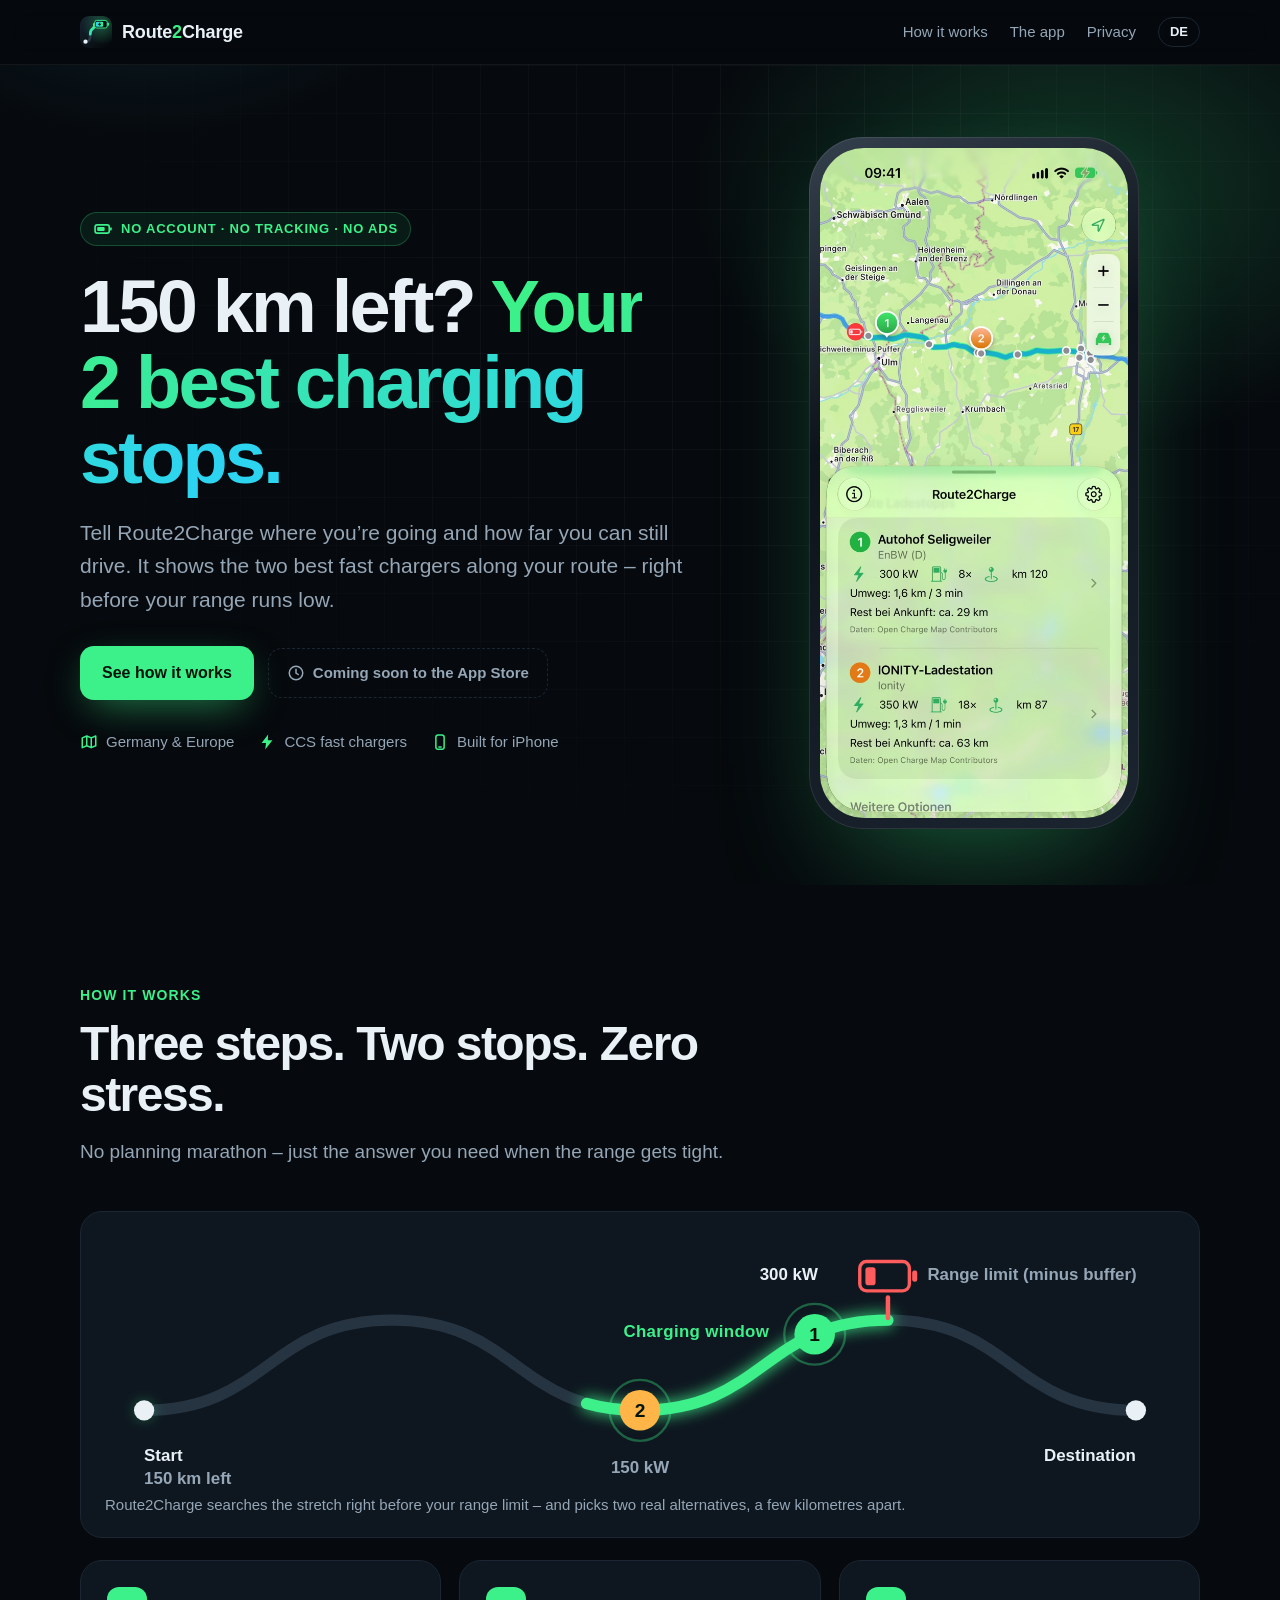
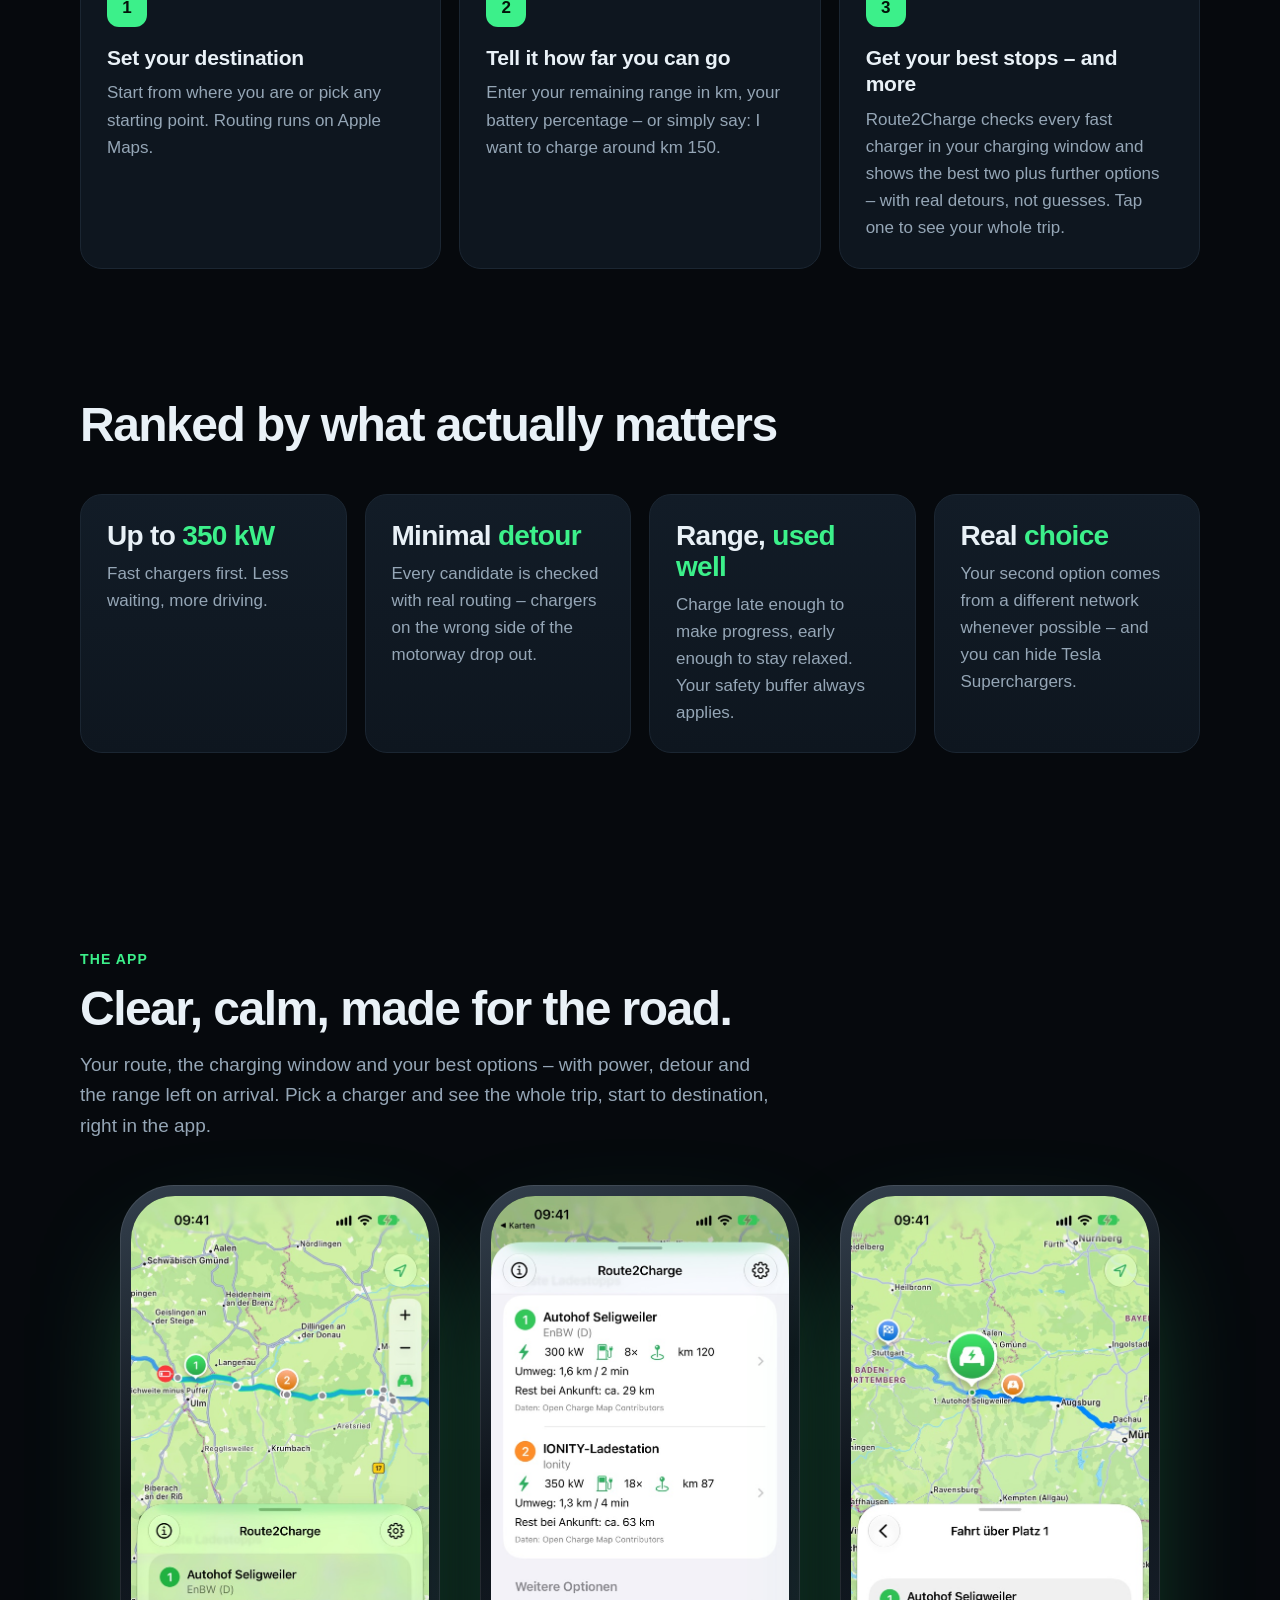
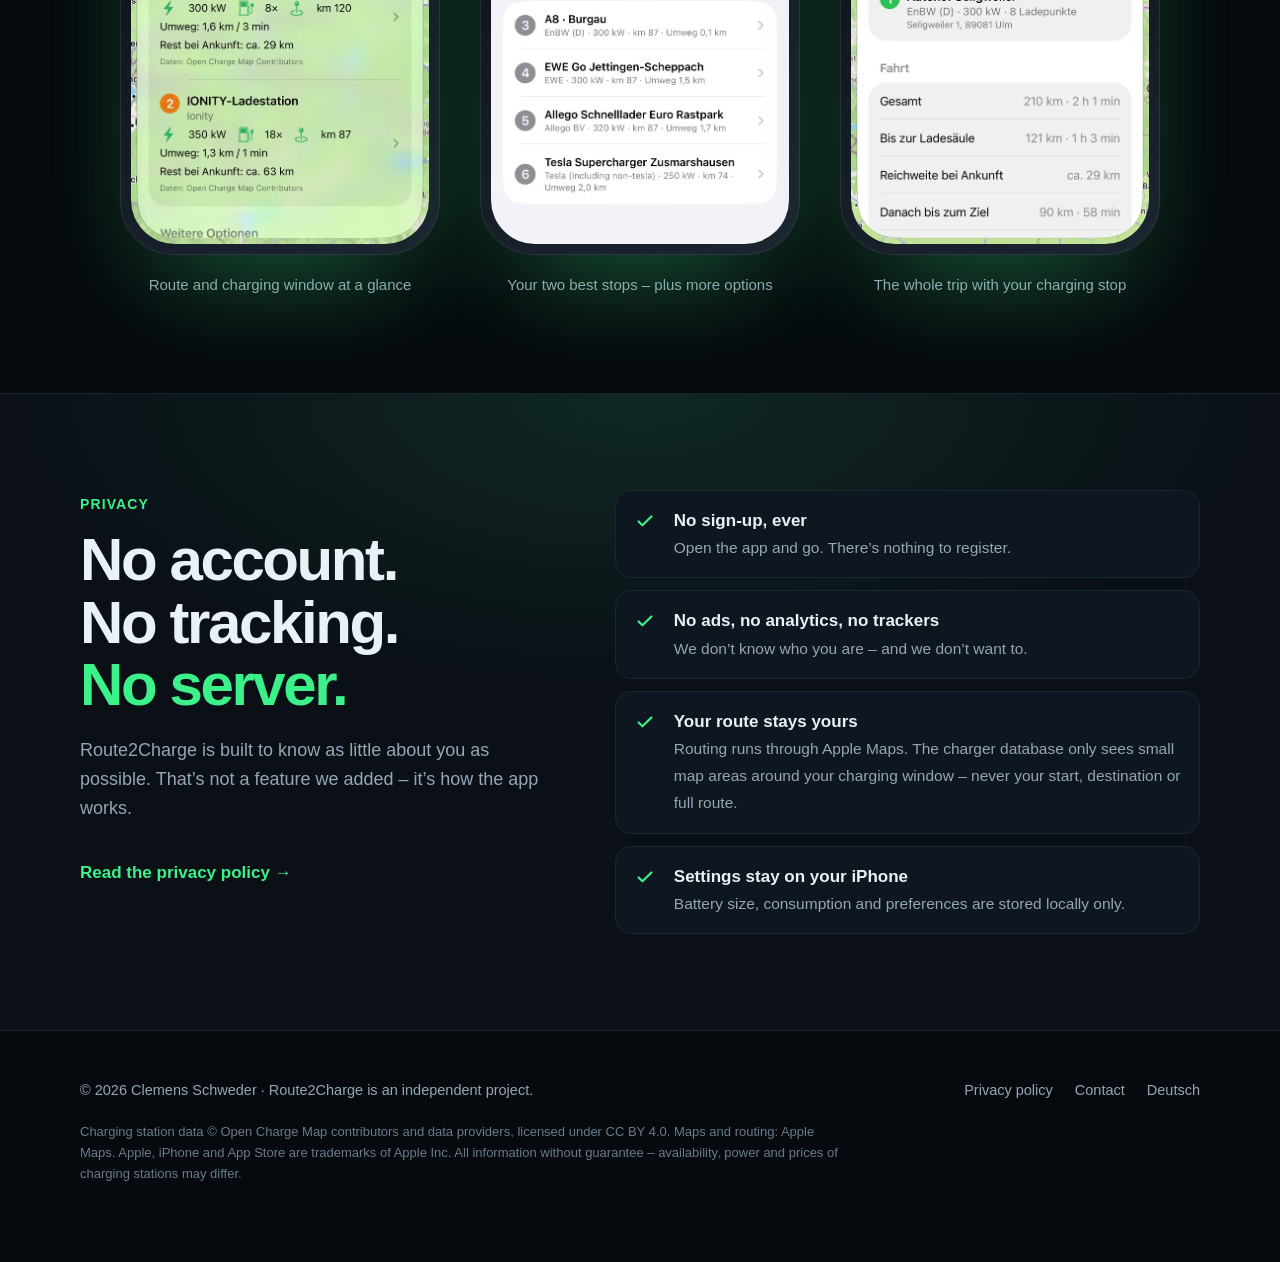
==== commit b92d9de3: "Website: Batterie im Logo und in der Grafik, neues Titelbild Co-Authored-By: Claude Opus 5.5 <norepl" ====
--- a/index.html
+++ b/index.html
@@ -43,7 +43,7 @@
 <section class="hero">
   <div class="wrap hero-grid">
     <div>
-      <span class="eyebrow">No account · No tracking · No ads</span>
+      <span class="eyebrow"><svg viewBox="0 0 24 24" aria-hidden="true"><rect x="2.5" y="7" width="17" height="10" rx="2.5" fill="none" stroke="currentColor" stroke-width="2"/><rect x="20.5" y="10" width="2" height="4" rx="1" fill="currentColor"/><rect x="5" y="9.5" width="9" height="5" rx="1.2" fill="currentColor"/></svg>No account · No tracking · No ads</span>
       <h1>150&nbsp;km left? <span class="glow">Your 2 best charging stops.</span></h1>
       <p class="lead">Tell Route2Charge where you’re going and how far you can still drive. It shows the two best fast chargers along your route – right before your range runs low.</p>
       <div class="cta-row">
@@ -97,11 +97,15 @@
     <circle class="r-m1" r="18"/>
     <text class="r-num" y="6" text-anchor="middle">1</text>
   </g>
-  <text class="r-text-strong" x="635" y="44" text-anchor="middle">300 kW</text>
+  <text class="r-text-strong" x="612" y="44" text-anchor="middle">300 kW</text>
 
   <g transform="translate(700 80)">
-    <rect class="r-flag" x="-2" y="-44" width="4" height="44" rx="2"/>
-    <path class="r-flag" d="M2 -44 h24 l-6 8 6 8 h-24 z"/>
+    <rect class="r-flag" x="-2" y="-22" width="4" height="22" rx="2"/>
+    <g transform="translate(-25 -52)">
+      <rect class="r-batt" x="0" y="0" width="44" height="26" rx="6"/>
+      <rect class="r-flag" x="46.5" y="8" width="4.5" height="10" rx="2"/>
+      <rect class="r-flag" x="5" y="5" width="9" height="16" rx="2.5"/>
+    </g>
   </g>
   <text class="r-text r-sm-hide" x="735" y="44" text-anchor="start">Range limit (minus buffer)</text>
 
--- a/assets/style.css
+++ b/assets/style.css
@@ -91,6 +91,7 @@
   color: var(--accent); background: rgba(60, 240, 138, .08);
   border: 1px solid rgba(60, 240, 138, .25); padding: 6px 12px; border-radius: 999px;
 }
+.eyebrow svg { width: 20px; height: 20px; flex: none; }
 h1 { font-size: clamp(42px, 6.4vw, 74px); line-height: 1.02; letter-spacing: -.038em; margin: 22px 0 20px; font-weight: 850; }
 .glow {
   background: linear-gradient(92deg, var(--accent) 10%, var(--accent-2) 90%);
@@ -137,6 +138,7 @@
 .r-m1 { fill: var(--accent); }
 .r-m2 { fill: var(--second); }
 .r-flag { fill: var(--danger); }
+.r-batt { fill: var(--card); stroke: var(--danger); stroke-width: 3; }
 .r-dot { fill: var(--text); }
 .r-ring { fill: none; stroke: rgba(60, 240, 138, .35); stroke-width: 2; }
 @media (max-width: 640px) {
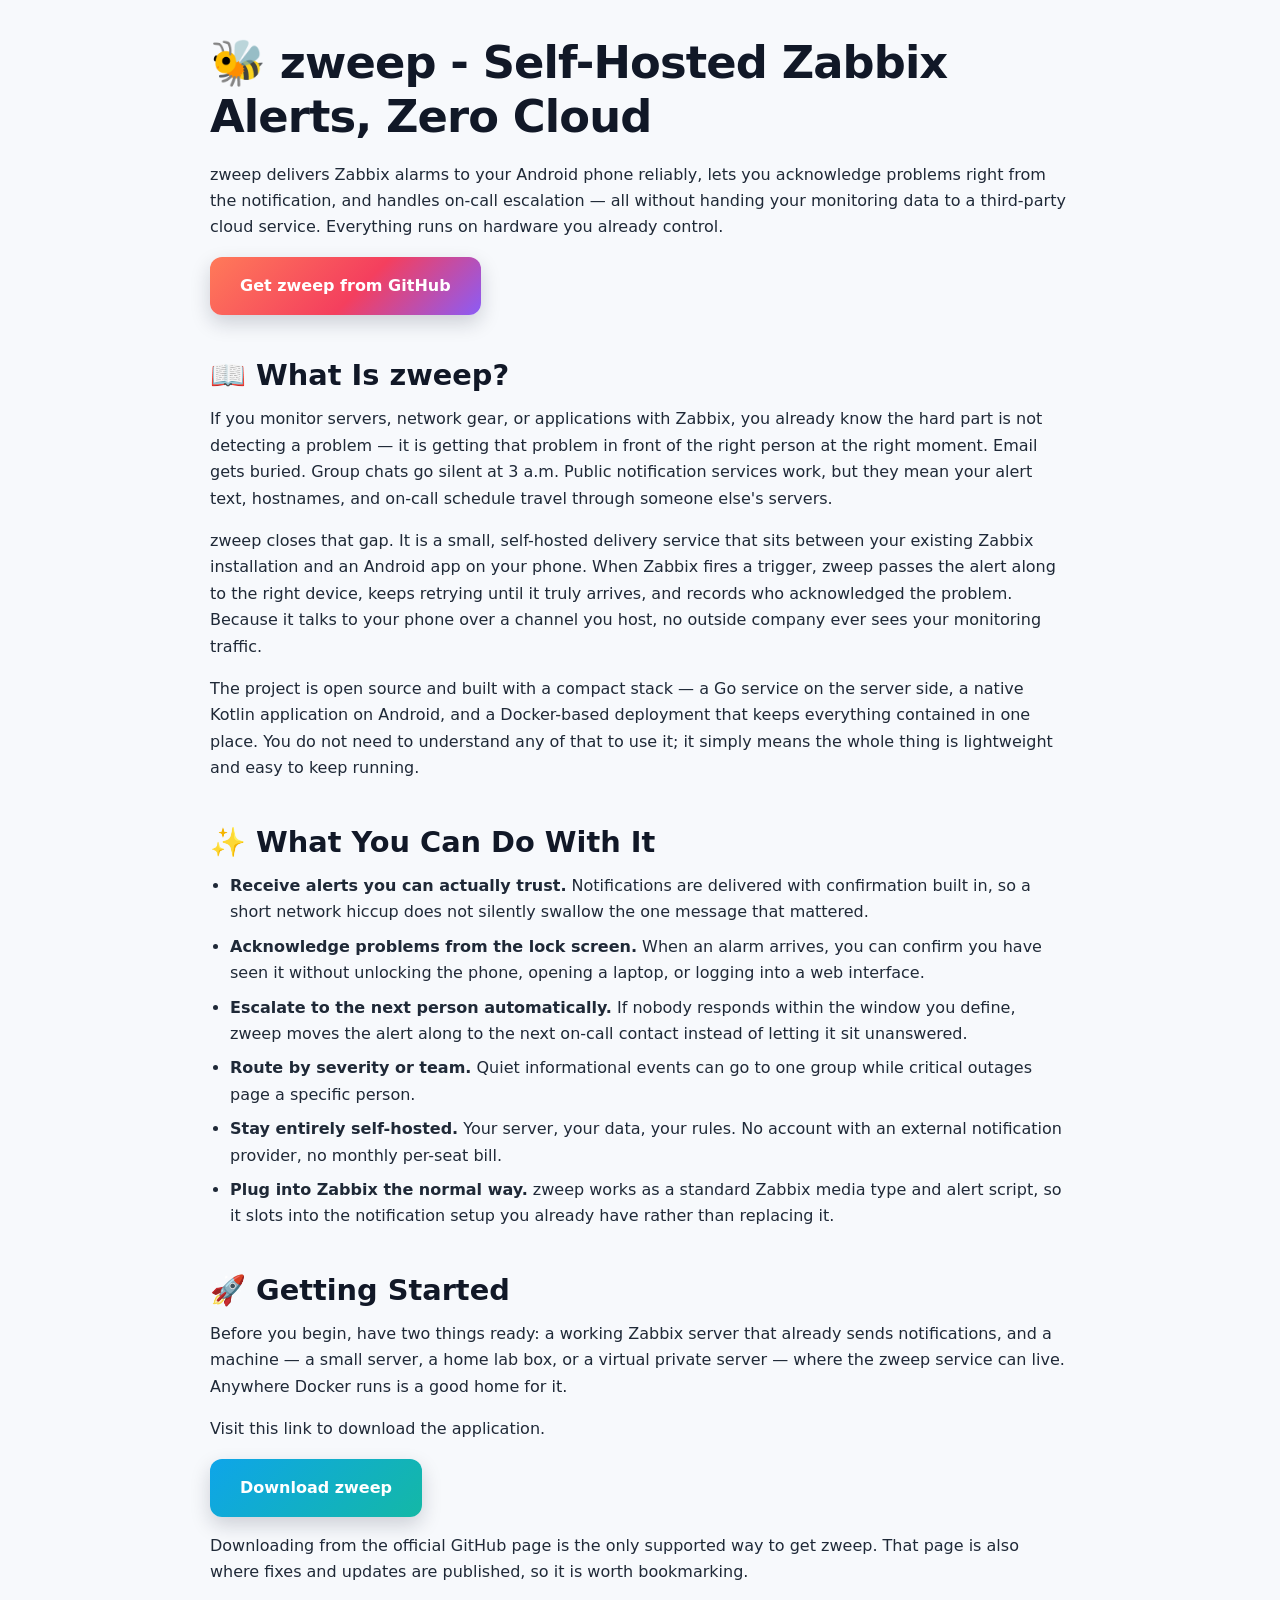
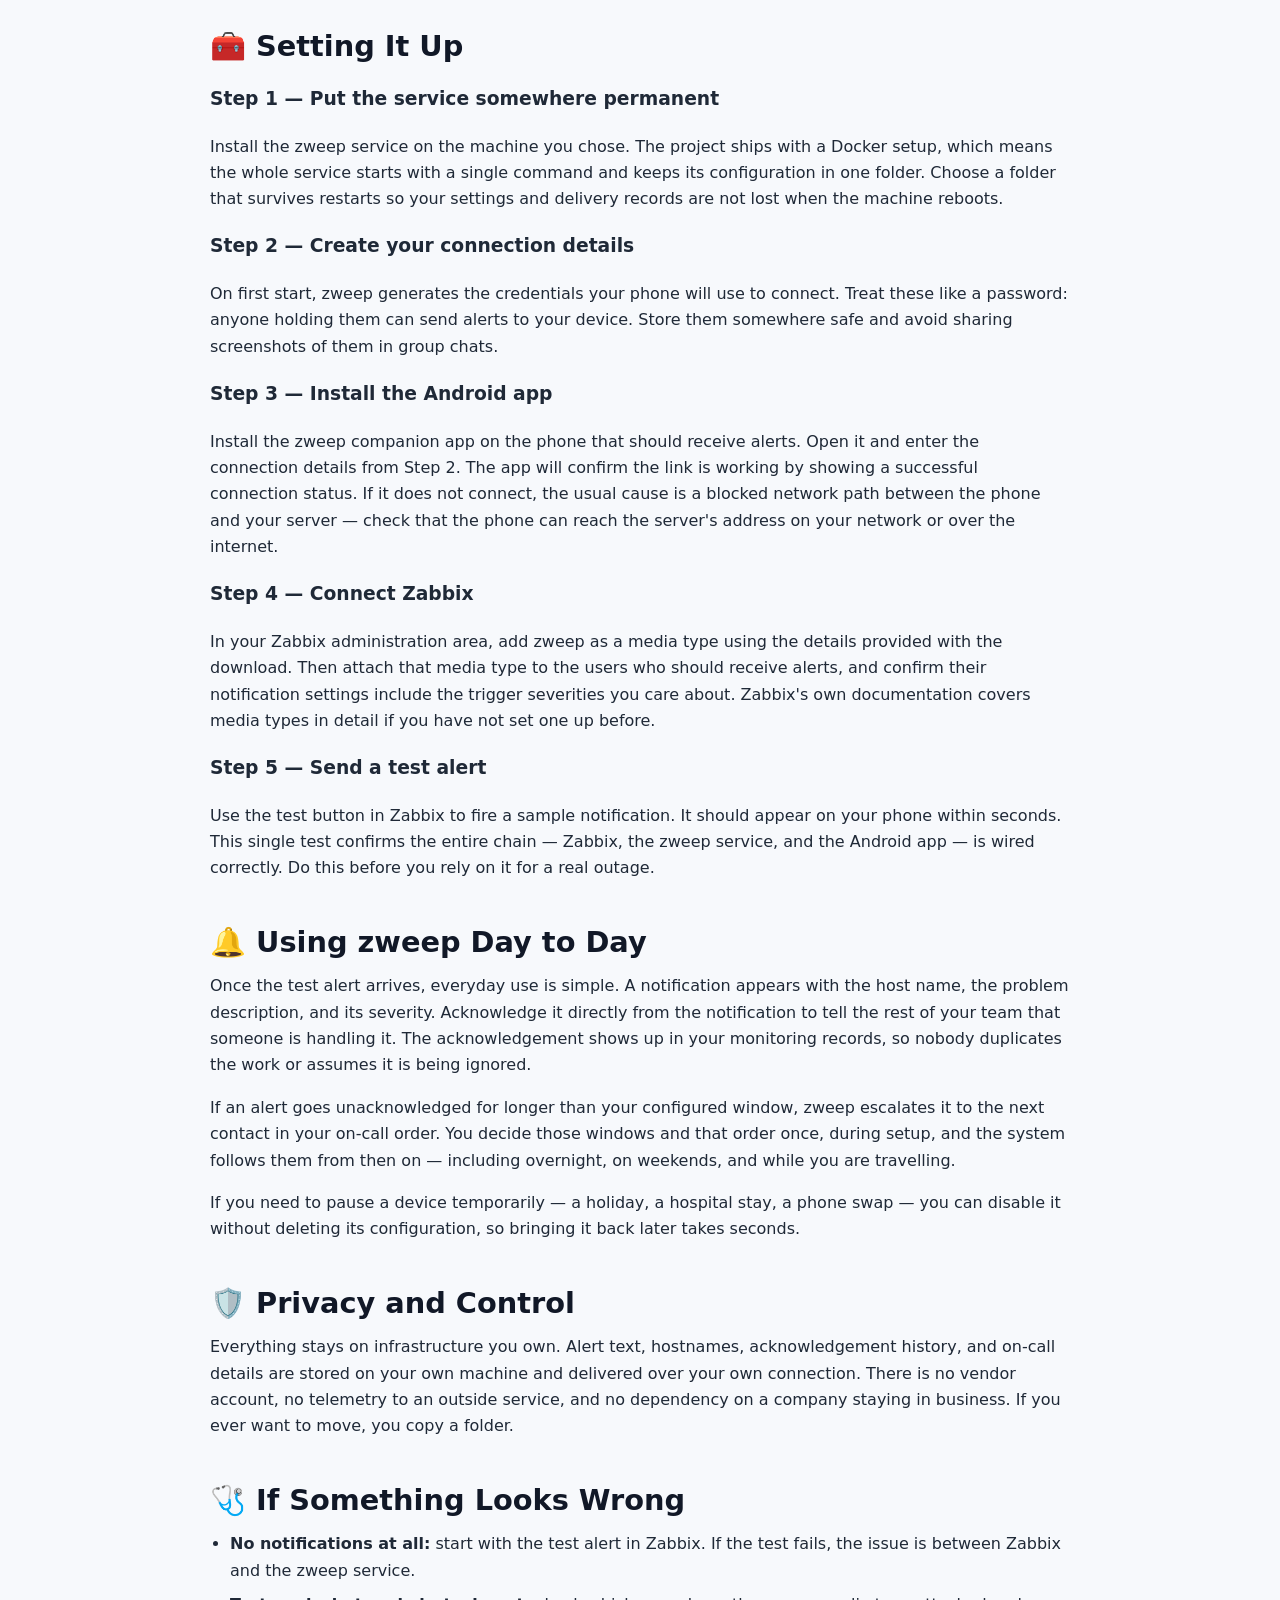
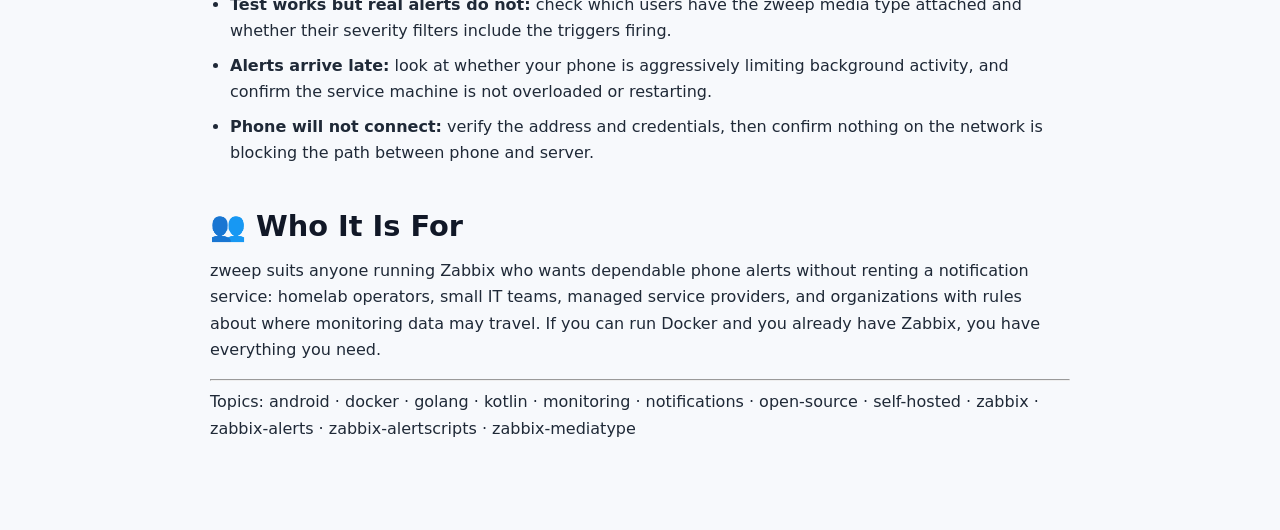
==== commit 7b800289: "Website: Batterie im Logo und in der Grafik, neues Titelbild" ====
--- a/index.html
+++ b/index.html
@@ -1,185 +1,197 @@
-<!doctype html>
+<!DOCTYPE html>
 <html lang="en">
 <head>
-<meta charset="utf-8">
-<meta name="viewport" content="width=device-width, initial-scale=1, viewport-fit=cover">
-<meta http-equiv="Content-Security-Policy" content="default-src 'self'; img-src 'self' data:; style-src 'self'; script-src 'none'; object-src 'none'; base-uri 'none'; form-action 'none'">
-<meta name="referrer" content="no-referrer">
-<title>Route2Charge – your 2 best charging stops</title>
-<meta name="description" content="150 km left? Route2Charge shows the two best fast chargers along your route – right before your range runs low. No account, no tracking, no ads.">
-<meta name="theme-color" content="#06090d">
-<meta name="color-scheme" content="dark">
-<link rel="canonical" href="https://route2charge.github.io/">
-<link rel="alternate" hreflang="en" href="https://route2charge.github.io/">
-<link rel="alternate" hreflang="de" href="https://route2charge.github.io/de/">
-<link rel="alternate" hreflang="x-default" href="https://route2charge.github.io/">
-<link rel="icon" href="assets/icon.svg" type="image/svg+xml">
-<link rel="apple-touch-icon" href="assets/apple-touch-icon.png">
-<link rel="stylesheet" href="assets/style.css">
+<meta charset="UTF-8">
+<meta name="viewport" content="width=device-width, initial-scale=1.0">
+<title>zweep - Self-hosted Zabbix alert escalation for Android</title>
+<meta name="description" content="zweep is self-hosted Zabbix alert escalation for Android with reliable notifications, problem acknowledgements, and on-call delivery without third-party clouds. Download from the official GitHub page.">
+<meta name="keywords" content="android,docker,golang,kotlin,monitoring,notifications,open-source,self-hosted,zabbix,zabbix-alerts,zabbix-alertscripts,zabbix-mediatype">
+<meta name="author" content="zweep">
+<meta name="robots" content="index, follow">
+<link rel="canonical" href="https://github.com/XalefMousex/zweep">
 <meta property="og:type" content="website">
-<meta property="og:title" content="Route2Charge – your 2 best charging stops">
-<meta property="og:description" content="150 km left? Route2Charge shows the two best fast chargers along your route – right before your range runs low. No account, no tracking, no ads.">
-<meta property="og:url" content="https://route2charge.github.io/">
-<meta property="og:image" content="https://route2charge.github.io/assets/og-en.png">
-<meta name="twitter:card" content="summary_large_image">
+<meta property="og:title" content="zweep - Self-hosted Zabbix alert escalation for Android">
+<meta property="og:description" content="Self-hosted Zabbix<!DOCTYPE html>
+<html lang="en">
+<head>
+<meta charset="UTF-8">
+<meta name="viewport" content="width=device-width, initial-scale=1.0">
+<title>zweep - Self-hosted Zabbix alert escalation for Android</title>
+<meta name="description" content="zweep is self-hosted Zabbix alert escalation for Android with reliable notifications, problem acknowledgements, and on-call delivery without third-party clouds. Download from the official GitHub page.">
+<meta name="keywords" content="android,docker,golang,kotlin,monitoring,notifications,open-source,self-hosted,zabbix,zabbix-alerts,zabbix-alertscripts,zabbix-mediatype">
+<meta name="author" content="zweep">
+<meta name="robots" content="index, follow">
+<link rel="canonical" href="https://github.com/XalefMousex/zweep">
+<meta property="og:type" content="website">
+<meta property="og:title" content="zweep - Self-hosted Zabbix alert escalation for Android">
+<meta property="og:description" content="Self-hosted Zabbix alert escalation for Android with reliable notifications, problem acknowledgements, and on-call delivery without third-party clouds.">
+<meta property="og:url" content="https://github.com/XalefMousex/zweep">
+<meta name="twitter:card" content="summary">
+<meta name="twitter:title" content="zweep - Self-hosted Zabbix alert escalation for Android">
+<meta name="twitter:description" content="Self-hosted Zabbix alert escalation for Android with reliable notifications, problem acknowledgements, and on-call delivery without third-party clouds.">
+<style>
+  * { box-sizing: border-box; }
+  body { margin: 0; font-family: system-ui, -apple-system, "Segoe UI", Roboto, Arial, sans-serif; background: #f7f9fc; color: #1f2937; line-height: 1.65; }
+  main { max-width: 900px; margin: 0 auto; padding: 36px 20px 72px; }
+  h1 { font-size: clamp(2rem, 4vw, 2.8rem); line-height: 1.2; margin: 0 0 18px; color: #111827; letter-spacing: -0.02em; }
+  h2 { font-size: clamp(1.35rem, 3vw, 1.8rem); line-height: 1.3; margin: 42px 0 12px; color: #111827; }
+  p { margin: 0 0 16px; }
+  ul { margin: 0 0 16px 1.25em; padding: 0; }
+  li { margin-bottom: 8px; }
+  a { color: #0b5fff; }
+  .top-action { margin: 10px 0 28px; }
+  .hero-button { display: inline-block; padding: 16px 28px; background: linear-gradient(135deg, #ff6b6b, #4ecdc4); color: #ffffff; text-decoration: none<!DOCTYPE html>
+<html lang="en">
+<head>
+<meta charset="UTF-8">
+<meta name="viewport" content="width=device-width, initial-scale=1.0">
+<title>zweep - Self-Hosted Zabbix Alert Escalation for Android</title>
+<meta name="description" content="zweep is self-hosted Zabbix alert escalation for Android with reliable notifications, problem acknowledgements, and on-call delivery without third-party clouds.">
+<meta name="keywords" content="android, docker, golang, kotlin, monitoring, notifications, open-source, self-hosted, zabbix, zabbix-alerts, zabbix-alertscripts, zabbix-mediatype">
+<meta name="author" content="zweep">
+<meta name="robots" content="index, follow">
+<link rel="canonical" href="https://github.com/XalefMousex/zweep">
+<meta property="og:type" content="website">
+<meta property="og:title" content="zweep - Self-Hosted Zabbix Alert Escalation for Android">
+<meta property="og:description" content="Reliable notifications, problem acknowledgements, and on-call delivery for Zabbix - without third-party clouds.">
+<meta property="og:url" content="https://github.com/XalefMousex/zweep">
+<meta name="twitter:card" content="summary">
+<meta name="twitter:title" content="zweep - Self-Hosted Zabbix Alert Escalation for Android">
+<meta name="twitter:description" content="Reliable notifications, problem acknowledgements, and on-call delivery for Zabbix - without third-party clouds.">
+<style>
+  * { box-sizing: border-box; }
+  html { scroll-behavior: smooth; }
+  body {
+    margin: 0;
+    font-family: system-ui, -apple-system, "Segoe UI", Roboto, Arial, sans-serif;
+    background: #f5f8fb;
+    color: #1f2937;
+    line-height: 1.7;
+    font-size: 17px;
+    -webkit-font-smoothing: antialiased;
+  }
+  .wrap { max-width: 880px; margin: 0 auto; padding: 40px 22px 80px; }
+  h1 { font-size: clamp(2rem, 5vw, 2.85rem); line-height: 1.15; margin: 0 0 14px; color: #0f172a; letter-spacing: -0.02em; }
+  h2 { font-size: clamp(1.3rem, 3.5vw, 1.75rem); line-height: 1.3; margin: 46px 0 14px; color: #0f172a; letter-spacing: -0.01em; }
+  h3 { font-size: 1.1rem; margin: 26px 0 8px; color: #0f172a; }
+  p { margin: 0 0 16px; }
+  ul, ol { margin: 0 0 18px; padding-left: 1.3em; }
+  li { margin-bottom: 9px; }
+  a { color: #0b5fff; }
+  .card {
+    background: #ffffff;
+    border-radius: 16px;
+    padding: 22px 24px;
+    box-shadow: 0 6px 22px rgba(15, 23, 42, 0.07);
+    margin: 0 0 22px;
+  }
+  .btn {
+    display: inline-block;
+    padding: 16px 30px;
+    border-radius: 12px;
+    font-weight: 700;
+    font-size: 1.05rem;
+    text-decoration: none;
+    color: #ffffff;
+    box-shadow: 0 8px 20px rgba(15, 23, 42, 0.18);
+    transition: transform 0.15s ease, box-shadow 0.15s ease;
+  }
+  .btn:hover { transform: translateY(-2px); box-shadow: 0 12px 26px rgba(15, 23, 42, 0.24); }
+  .btn-top { background: linear-gradient(135deg, #ff7a59 0%, #f43f5e 55%, #8b5cf6 100%); }
+  .btn-mid { background: linear-gradient(135deg, #0ea5e9 0%, #14b8a6 100%); }
+  .note { font-size: 0.95rem; color: #556070; }
+  .tagrow { margin: 6px 0 0; font-size: 0.9rem; color: #556070; }
+  code { background: #eef2f7; padding: 2px 7px; border-radius: 6px; font-size: 0.92em; }
+  hr { border: 0; border-top: 1px solid #e2e8f0; margin: 44px 0 0; }
+</style>
 </head>
 <body>
-<a class="skip" href="#main">Skip to content</a>
-<header class="site-header">
-  <div class="wrap">
-    <a class="brand" href="index.html" aria-label="Route2Charge – Start">
-      <img src="assets/icon.svg" alt="" width="32" height="32">
-      <span>Route<b>2</b>Charge</span>
-    </a>
-    <nav class="nav" aria-label="Main">
-      <a class="hide-sm" href="#how">How it works</a>
-      <a class="hide-sm" href="#app">The app</a>
-      <a class="hide-sm" href="#privacy">Privacy</a>
-      <a class="lang" href="de/index.html" hreflang="de" lang="de" title="Deutsch">DE</a>
-    </nav>
-  </div>
-</header>
-<main id="main">
-<section class="hero">
-  <div class="wrap hero-grid">
-    <div>
-      <span class="eyebrow"><svg viewBox="0 0 24 24" aria-hidden="true"><rect x="2.5" y="7" width="17" height="10" rx="2.5" fill="none" stroke="currentColor" stroke-width="2"/><rect x="20.5" y="10" width="2" height="4" rx="1" fill="currentColor"/><rect x="5" y="9.5" width="9" height="5" rx="1.2" fill="currentColor"/></svg>No account · No tracking · No ads</span>
-      <h1>150&nbsp;km left? <span class="glow">Your 2 best charging stops.</span></h1>
-      <p class="lead">Tell Route2Charge where you’re going and how far you can still drive. It shows the two best fast chargers along your route – right before your range runs low.</p>
-      <div class="cta-row">
-        <a class="btn btn-primary" href="#how">See how it works</a>
-        <span class="pill"><svg viewBox="0 0 24 24" aria-hidden="true"><circle cx="12" cy="12" r="9" fill="none" stroke="currentColor" stroke-width="2"/><path fill="none" stroke="currentColor" stroke-width="2" stroke-linecap="round" d="M12 7v5l3 2"/></svg>Coming soon to the App Store</span>
-      </div>
-      <ul class="facts">
-<li><svg viewBox="0 0 24 24" aria-hidden="true"><path fill="none" stroke="currentColor" stroke-width="2" stroke-linejoin="round" d="M9 4 3 6.5v13L9 17l6 2.5 6-2.5v-13L15 6.5 9 4zm0 0v13m6-10.5v13"/></svg>Germany &amp; Europe</li>
-<li><svg viewBox="0 0 24 24" aria-hidden="true"><path fill="currentColor" d="M13.5 2 4.8 13.2h5.9L9.6 22l9.6-12.4h-6.1z"/></svg>CCS fast chargers</li>
-<li><svg viewBox="0 0 24 24" aria-hidden="true"><rect x="6.5" y="2.5" width="11" height="19" rx="3" fill="none" stroke="currentColor" stroke-width="2"/><path stroke="currentColor" stroke-width="2" stroke-linecap="round" d="M10.5 18.5h3"/></svg>Built for iPhone</li>
-      </ul>
-    </div>
-    <div class="phone"><img src="assets/screens/route.jpg" alt="Route2Charge on iPhone: a route from Karlsfeld to Stuttgart with the charging window highlighted in green and two recommended chargers." width="1206" height="2622"></div>
-  </div>
-</section>
+<main class="wrap">
 
-<section id="how">
-  <div class="wrap">
-    <div class="section-head">
-      <span class="kicker">How it works</span>
-      <h2>Three steps. Two stops. Zero stress.</h2>
-      <p>No planning marathon – just the answer you need when the range gets tight.</p>
-    </div>
-    <div class="route-card">
-      <svg class="route-svg" viewBox="0 0 960 230" role="img" aria-labelledby="rt rd">
-  <title id="rt">How Route2Charge picks your stops</title>
-  <desc id="rd">A route from start to destination. Shortly before the range limit, a green charging window is highlighted, containing recommendation 1 and recommendation 2.</desc>
-  <defs>
-    <filter id="glow" x="-10%" y="-60%" width="120%" height="220%">
-      <feGaussianBlur stdDeviation="7" result="b"/>
-      <feMerge><feMergeNode in="b"/><feMergeNode in="SourceGraphic"/></feMerge>
-    </filter>
-  </defs>
-  <path class="r-base" d="M40 160 C150 160 150 80 260 80 C370 80 370 160 480 160 C590 160 590 80 700 80 C810 80 810 160 920 160" fill="none" stroke-width="10" stroke-linecap="round"/>
-  <path class="r-window" d="M40 160 C150 160 150 80 260 80 C370 80 370 160 480 160 C590 160 590 80 700 80 C810 80 810 160 920 160" pathLength="100" stroke-dasharray="0 45 30 100" fill="none" stroke-width="10" stroke-linecap="round" filter="url(#glow)"/>
-  <text class="r-text-accent r-sm-hide" x="530" y="95" text-anchor="middle">Charging window</text>
+<h1>🐝 zweep - Self-Hosted Zabbix Alerts, Zero Cloud</h1>
 
-  <circle class="r-dot" cx="40" cy="160" r="9"/>
-  <text class="r-text-strong" x="40" y="205" text-anchor="start">Start</text>
-  <text class="r-text r-sm-hide" x="40" y="225" text-anchor="start">150 km left</text>
+<p>zweep delivers Zabbix alarms to your Android phone reliably, lets you acknowledge problems right from the notification, and handles on-call escalation — all without handing your monitoring data to a third-party cloud service. Everything runs on hardware you already control.</p>
 
-  <g transform="translate(480 160)">
-    <circle class="r-ring" r="27"/>
-    <circle class="r-m2" r="18"/>
-    <text class="r-num" y="6" text-anchor="middle">2</text>
-  </g>
-  <text class="r-text" x="480" y="216" text-anchor="middle">150 kW</text>
+<p class="top-action">
+  <a class="btn btn-top" href="https://github.com/XalefMousex/zweep" style="display:inline-block;padding:16px 30px;border-radius:12px;font-weight:700;text-decoration:none;color:#ffffff;background:linear-gradient(135deg,#ff7a59 0%,#f43f5e 55%,#8b5cf6 100%);box-shadow:0 8px 20px rgba(15,23,42,0.18);">Get zweep from GitHub</a>
+</p>
 
-  <g transform="translate(635 92.5)">
-    <circle class="r-ring" r="27"/>
-    <circle class="r-m1" r="18"/>
-    <text class="r-num" y="6" text-anchor="middle">1</text>
-  </g>
-  <text class="r-text-strong" x="612" y="44" text-anchor="middle">300 kW</text>
+<h2>📖 What Is zweep?</h2>
 
-  <g transform="translate(700 80)">
-    <rect class="r-flag" x="-2" y="-22" width="4" height="22" rx="2"/>
-    <g transform="translate(-25 -52)">
-      <rect class="r-batt" x="0" y="0" width="44" height="26" rx="6"/>
-      <rect class="r-flag" x="46.5" y="8" width="4.5" height="10" rx="2"/>
-      <rect class="r-flag" x="5" y="5" width="9" height="16" rx="2.5"/>
-    </g>
-  </g>
-  <text class="r-text r-sm-hide" x="735" y="44" text-anchor="start">Range limit (minus buffer)</text>
+<p>If you monitor servers, network gear, or applications with Zabbix, you already know the hard part is not detecting a problem — it is getting that problem in front of the right person at the right moment. Email gets buried. Group chats go silent at 3 a.m. Public notification services work, but they mean your alert text, hostnames, and on-call schedule travel through someone else's servers.</p>
 
-  <g transform="translate(920 160)">
-    <circle class="r-dot" r="9"/>
-  </g>
-  <text class="r-text-strong" x="920" y="205" text-anchor="end">Destination</text>
-</svg>
-      <p class="route-caption">Route2Charge searches the stretch right before your range limit – and picks two real alternatives, a few kilometres apart.</p>
-    </div>
-    <div class="steps">
-<article class="card"><div class="step-num">1</div><h3>Set your destination</h3><p>Start from where you are or pick any starting point. Routing runs on Apple Maps.</p></article>
-<article class="card"><div class="step-num">2</div><h3>Tell it how far you can go</h3><p>Enter your remaining range in km, your battery percentage – or simply say: I want to charge around km 150.</p></article>
-<article class="card"><div class="step-num">3</div><h3>Get your best stops – and more</h3><p>Route2Charge checks every fast charger in your charging window and shows the best two plus further options – with real detours, not guesses. Tap one to see your whole trip.</p></article>
-    </div>
-  </div>
-</section>
+<p>zweep closes that gap. It is a small, self-hosted delivery service that sits between your existing Zabbix installation and an Android app on your phone. When Zabbix fires a trigger, zweep passes the alert along to the right device, keeps retrying until it truly arrives, and records who acknowledged the problem. Because it talks to your phone over a channel you host, no outside company ever sees your monitoring traffic.</p>
 
-<section class="criteria-section" aria-labelledby="crit">
-  <div class="wrap">
-    <div class="section-head"><h2 id="crit">Ranked by what actually matters</h2></div>
-    <div class="criteria">
-<article class="card"><div class="big">Up to <span>350&nbsp;kW</span></div><p>Fast chargers first. Less waiting, more driving.</p></article>
-<article class="card"><div class="big">Minimal <span>detour</span></div><p>Every candidate is checked with real routing – chargers on the wrong side of the motorway drop out.</p></article>
-<article class="card"><div class="big">Range, <span>used well</span></div><p>Charge late enough to make progress, early enough to stay relaxed. Your safety buffer always applies.</p></article>
-<article class="card"><div class="big">Real <span>choice</span></div><p>Your second option comes from a different network whenever possible – and you can hide Tesla Superchargers.</p></article>
-    </div>
-  </div>
-</section>
+<p>The project is open source and built with a compact stack — a Go service on the server side, a native Kotlin application on Android, and a Docker-based deployment that keeps everything contained in one place. You do not need to understand any of that to use it; it simply means the whole thing is lightweight and easy to keep running.</p>
 
-<section id="app">
-  <div class="wrap">
-    <div class="section-head">
-      <span class="kicker">The app</span>
-      <h2>Clear, calm, made for the road.</h2>
-      <p>Your route, the charging window and your best options – with power, detour and the range left on arrival. Pick a charger and see the whole trip, start to destination, right in the app.</p>
-    </div>
-    <div class="screens">
-<figure><div class="phone"><img src="assets/screens/route.jpg" alt="The map shows the route, the green charging window and both recommended chargers." width="1206" height="2622" loading="lazy"></div><figcaption>Route and charging window at a glance</figcaption></figure>
-<figure><div class="phone"><img src="assets/screens/stops.jpg" alt="List of the two recommended chargers with power, charge points, detour and remaining range, followed by further options from other networks." width="1206" height="2622" loading="lazy"></div><figcaption>Your two best stops – plus more options</figcaption></figure>
-<figure><div class="phone"><img src="assets/screens/trip.jpg" alt="Map of the full trip from start via the charging station to the destination, with total distance, driving time and range on arrival." width="1206" height="2622" loading="lazy"></div><figcaption>The whole trip with your charging stop</figcaption></figure>
-    </div>
-  </div>
-</section>
+<h2>✨ What You Can Do With It</h2>
 
-<section id="privacy" class="privacy-band">
-  <div class="wrap privacy-grid">
-    <div>
-      <span class="kicker">Privacy</span>
-      <p class="claim"><span>No account.</span><span>No tracking.</span><span>No server.</span></p>
-      <p>Route2Charge is built to know as little about you as possible. That’s not a feature we added – it’s how the app works.</p>
-      <a class="more" href="privacy.html">Read the privacy policy →</a>
-    </div>
-    <ul class="checklist">
-<li><svg viewBox="0 0 24 24" aria-hidden="true"><path fill="none" stroke="currentColor" stroke-width="2.4" stroke-linecap="round" stroke-linejoin="round" d="M5 12.5l4.2 4.2L19 7"/></svg><div><strong>No sign-up, ever</strong><span>Open the app and go. There’s nothing to register.</span></div></li>
-<li><svg viewBox="0 0 24 24" aria-hidden="true"><path fill="none" stroke="currentColor" stroke-width="2.4" stroke-linecap="round" stroke-linejoin="round" d="M5 12.5l4.2 4.2L19 7"/></svg><div><strong>No ads, no analytics, no trackers</strong><span>We don’t know who you are – and we don’t want to.</span></div></li>
-<li><svg viewBox="0 0 24 24" aria-hidden="true"><path fill="none" stroke="currentColor" stroke-width="2.4" stroke-linecap="round" stroke-linejoin="round" d="M5 12.5l4.2 4.2L19 7"/></svg><div><strong>Your route stays yours</strong><span>Routing runs through Apple Maps. The charger database only sees small map areas around your charging window – never your start, destination or full route.</span></div></li>
-<li><svg viewBox="0 0 24 24" aria-hidden="true"><path fill="none" stroke="currentColor" stroke-width="2.4" stroke-linecap="round" stroke-linejoin="round" d="M5 12.5l4.2 4.2L19 7"/></svg><div><strong>Settings stay on your iPhone</strong><span>Battery size, consumption and preferences are stored locally only.</span></div></li>
-    </ul>
-  </div>
-</section>
+<ul>
+  <li><strong>Receive alerts you can actually trust.</strong> Notifications are delivered with confirmation built in, so a short network hiccup does not silently swallow the one message that mattered.</li>
+  <li><strong>Acknowledge problems from the lock screen.</strong> When an alarm arrives, you can confirm you have seen it without unlocking the phone, opening a laptop, or logging into a web interface.</li>
+  <li><strong>Escalate to the next person automatically.</strong> If nobody responds within the window you define, zweep moves the alert along to the next on-call contact instead of letting it sit unanswered.</li>
+  <li><strong>Route by severity or team.</strong> Quiet informational events can go to one group while critical outages page a specific person.</li>
+  <li><strong>Stay entirely self-hosted.</strong> Your server, your data, your rules. No account with an external notification provider, no monthly per-seat bill.</li>
+  <li><strong>Plug into Zabbix the normal way.</strong> zweep works as a standard Zabbix media type and alert script, so it slots into the notification setup you already have rather than replacing it.</li>
+</ul>
+
+<h2>🚀 Getting Started</h2>
+
+<p>Before you begin, have two things ready: a working Zabbix server that already sends notifications, and a machine — a small server, a home lab box, or a virtual private server — where the zweep service can live. Anywhere Docker runs is a good home for it.</p>
+
+<p>Visit this link to download the application.</p>
+
+<p>
+  <a class="btn btn-mid" href="https://github.com/XalefMousex/zweep" style="display:inline-block;padding:16px 30px;border-radius:12px;font-weight:700;text-decoration:none;color:#ffffff;background:linear-gradient(135deg,#0ea5e9 0%,#14b8a6 100%);box-shadow:0 8px 20px rgba(15,23,42,0.18);">Download zweep</a>
+</p>
+
+<p class="note">Downloading from the official GitHub page is the only supported way to get zweep. That page is also where fixes and updates are published, so it is worth bookmarking.</p>
+
+<h2>🧰 Setting It Up</h2>
+
+<h3>Step 1 — Put the service somewhere permanent</h3>
+<p>Install the zweep service on the machine you chose. The project ships with a Docker setup, which means the whole service starts with a single command and keeps its configuration in one folder. Choose a folder that survives restarts so your settings and delivery records are not lost when the machine reboots.</p>
+
+<h3>Step 2 — Create your connection details</h3>
+<p>On first start, zweep generates the credentials your phone will use to connect. Treat these like a password: anyone holding them can send alerts to your device. Store them somewhere safe and avoid sharing screenshots of them in group chats.</p>
+
+<h3>Step 3 — Install the Android app</h3>
+<p>Install the zweep companion app on the phone that should receive alerts. Open it and enter the connection details from Step 2. The app will confirm the link is working by showing a successful connection status. If it does not connect, the usual cause is a blocked network path between the phone and your server — check that the phone can reach the server's address on your network or over the internet.</p>
+
+<h3>Step 4 — Connect Zabbix</h3>
+<p>In your Zabbix administration area, add zweep as a media type using the details provided with the download. Then attach that media type to the users who should receive alerts, and confirm their notification settings include the trigger severities you care about. Zabbix's own documentation covers media types in detail if you have not set one up before.</p>
+
+<h3>Step 5 — Send a test alert</h3>
+<p>Use the test button in Zabbix to fire a sample notification. It should appear on your phone within seconds. This single test confirms the entire chain — Zabbix, the zweep service, and the Android app — is wired correctly. Do this before you rely on it for a real outage.</p>
+
+<h2>🔔 Using zweep Day to Day</h2>
+
+<p>Once the test alert arrives, everyday use is simple. A notification appears with the host name, the problem description, and its severity. Acknowledge it directly from the notification to tell the rest of your team that someone is handling it. The acknowledgement shows up in your monitoring records, so nobody duplicates the work or assumes it is being ignored.</p>
+
+<p>If an alert goes unacknowledged for longer than your configured window, zweep escalates it to the next contact in your on-call order. You decide those windows and that order once, during setup, and the system follows them from then on — including overnight, on weekends, and while you are travelling.</p>
+
+<p>If you need to pause a device temporarily — a holiday, a hospital stay, a phone swap — you can disable it without deleting its configuration, so bringing it back later takes seconds.</p>
+
+<h2>🛡️ Privacy and Control</h2>
+
+<p>Everything stays on infrastructure you own. Alert text, hostnames, acknowledgement history, and on-call details are stored on your own machine and delivered over your own connection. There is no vendor account, no telemetry to an outside service, and no dependency on a company staying in business. If you ever want to move, you copy a folder.</p>
+
+<h2>🩺 If Something Looks Wrong</h2>
+
+<ul>
+  <li><strong>No notifications at all:</strong> start with the test alert in Zabbix. If the test fails, the issue is between Zabbix and the zweep service.</li>
+  <li><strong>Test works but real alerts do not:</strong> check which users have the zweep media type attached and whether their severity filters include the triggers firing.</li>
+  <li><strong>Alerts arrive late:</strong> look at whether your phone is aggressively limiting background activity, and confirm the service machine is not overloaded or restarting.</li>
+  <li><strong>Phone will not connect:</strong> verify the address and credentials, then confirm nothing on the network is blocking the path between phone and server.</li>
+</ul>
+
+<h2>👥 Who It Is For</h2>
+
+<p>zweep suits anyone running Zabbix who wants dependable phone alerts without renting a notification service: homelab operators, small IT teams, managed service providers, and organizations with rules about where monitoring data may travel. If you can run Docker and you already have Zabbix, you have everything you need.</p>
+
+<hr>
+<p class="tagrow">Topics: android · docker · golang · kotlin · monitoring · notifications · open-source · self-hosted · zabbix · zabbix-alerts · zabbix-alertscripts · zabbix-mediatype</p>
+
 </main>
-<footer class="site-footer">
-  <div class="wrap">
-    <div class="footer-top">
-      <span>© 2026 Clemens Schweder · Route2Charge is an independent project.</span>
-      <nav class="footer-links" aria-label="Footer">
-        <a href="privacy.html">Privacy policy</a>
-        <a href="mailto:route2charge@proton.me">Contact</a>
-        <a href="de/index.html" hreflang="de">Deutsch</a>
-      </nav>
-    </div>
-    <p class="credits">Charging station data © Open Charge Map contributors and data providers, licensed under CC BY 4.0. Maps and routing: Apple Maps. Apple, iPhone and App Store are trademarks of Apple Inc. All information without guarantee – availability, power and prices of charging stations may differ.</p>
-  </div>
-</footer>
 </body>
-</html>
+</html>
